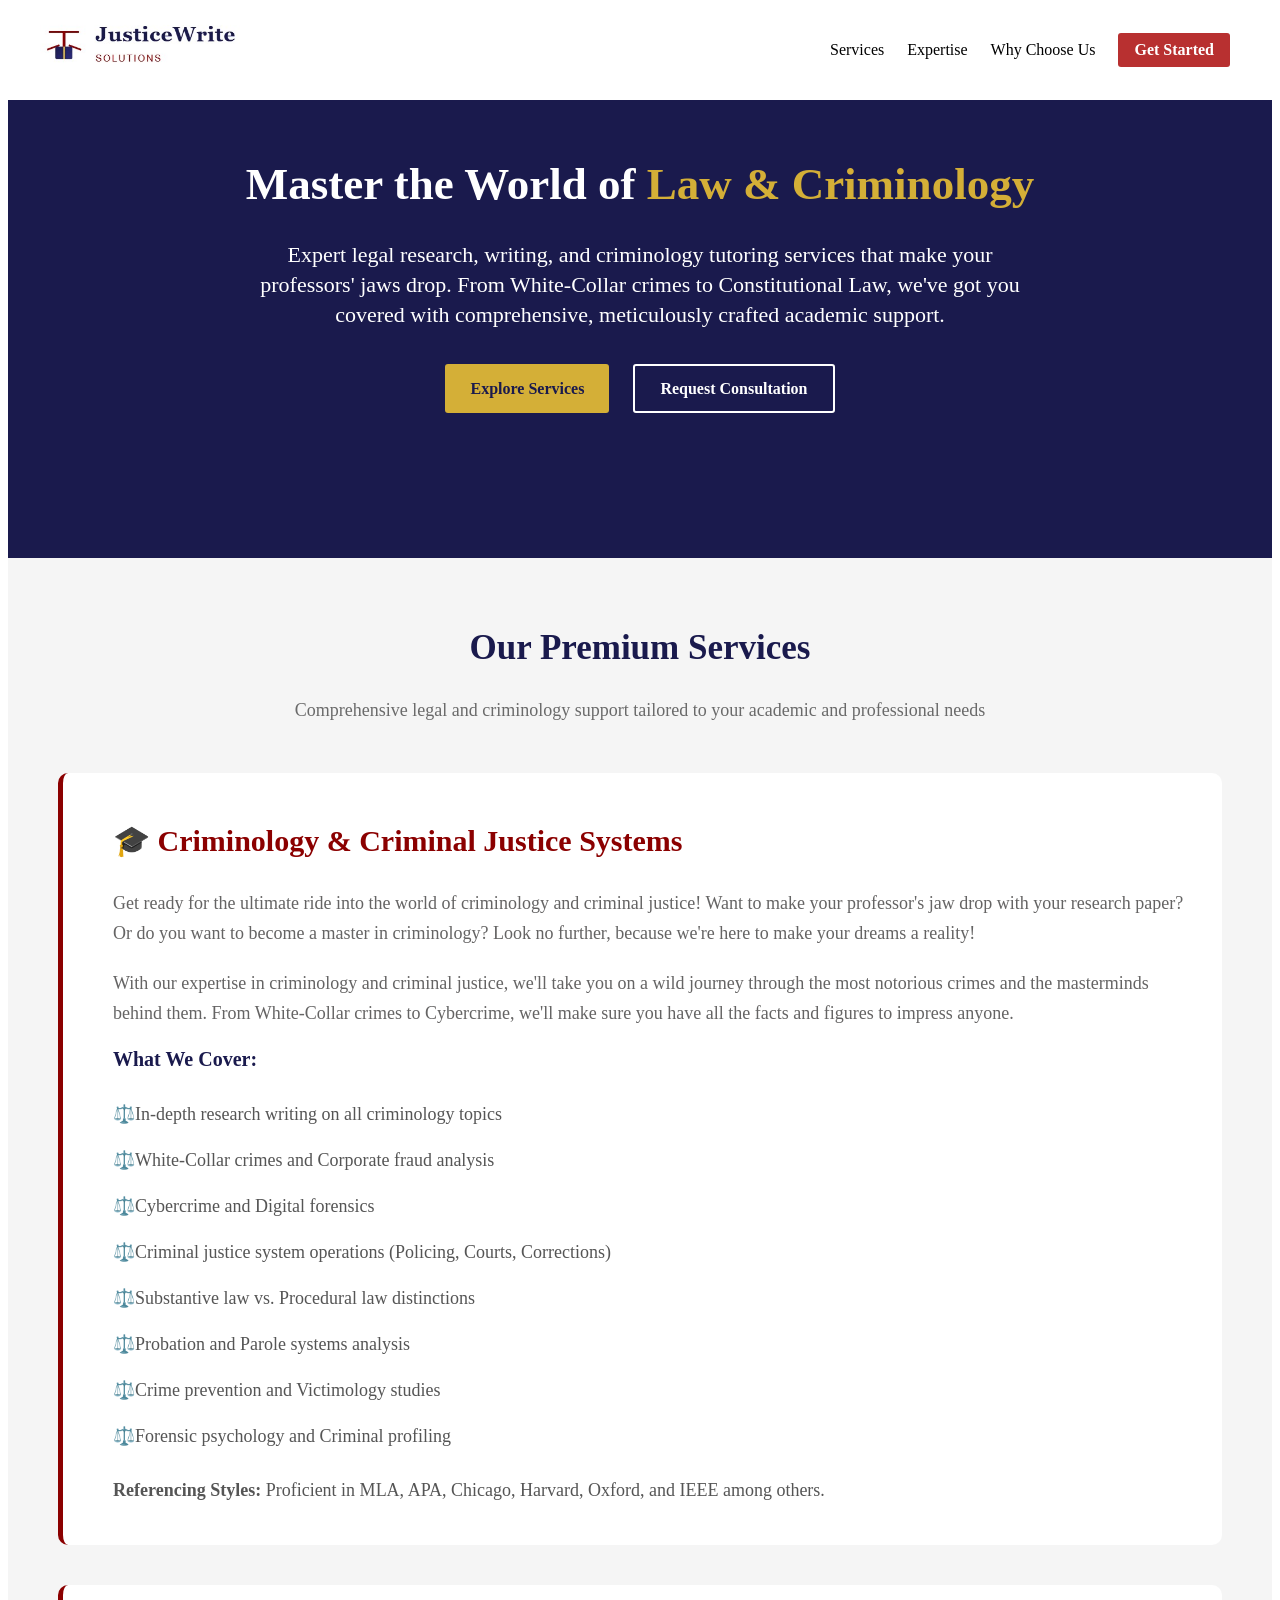
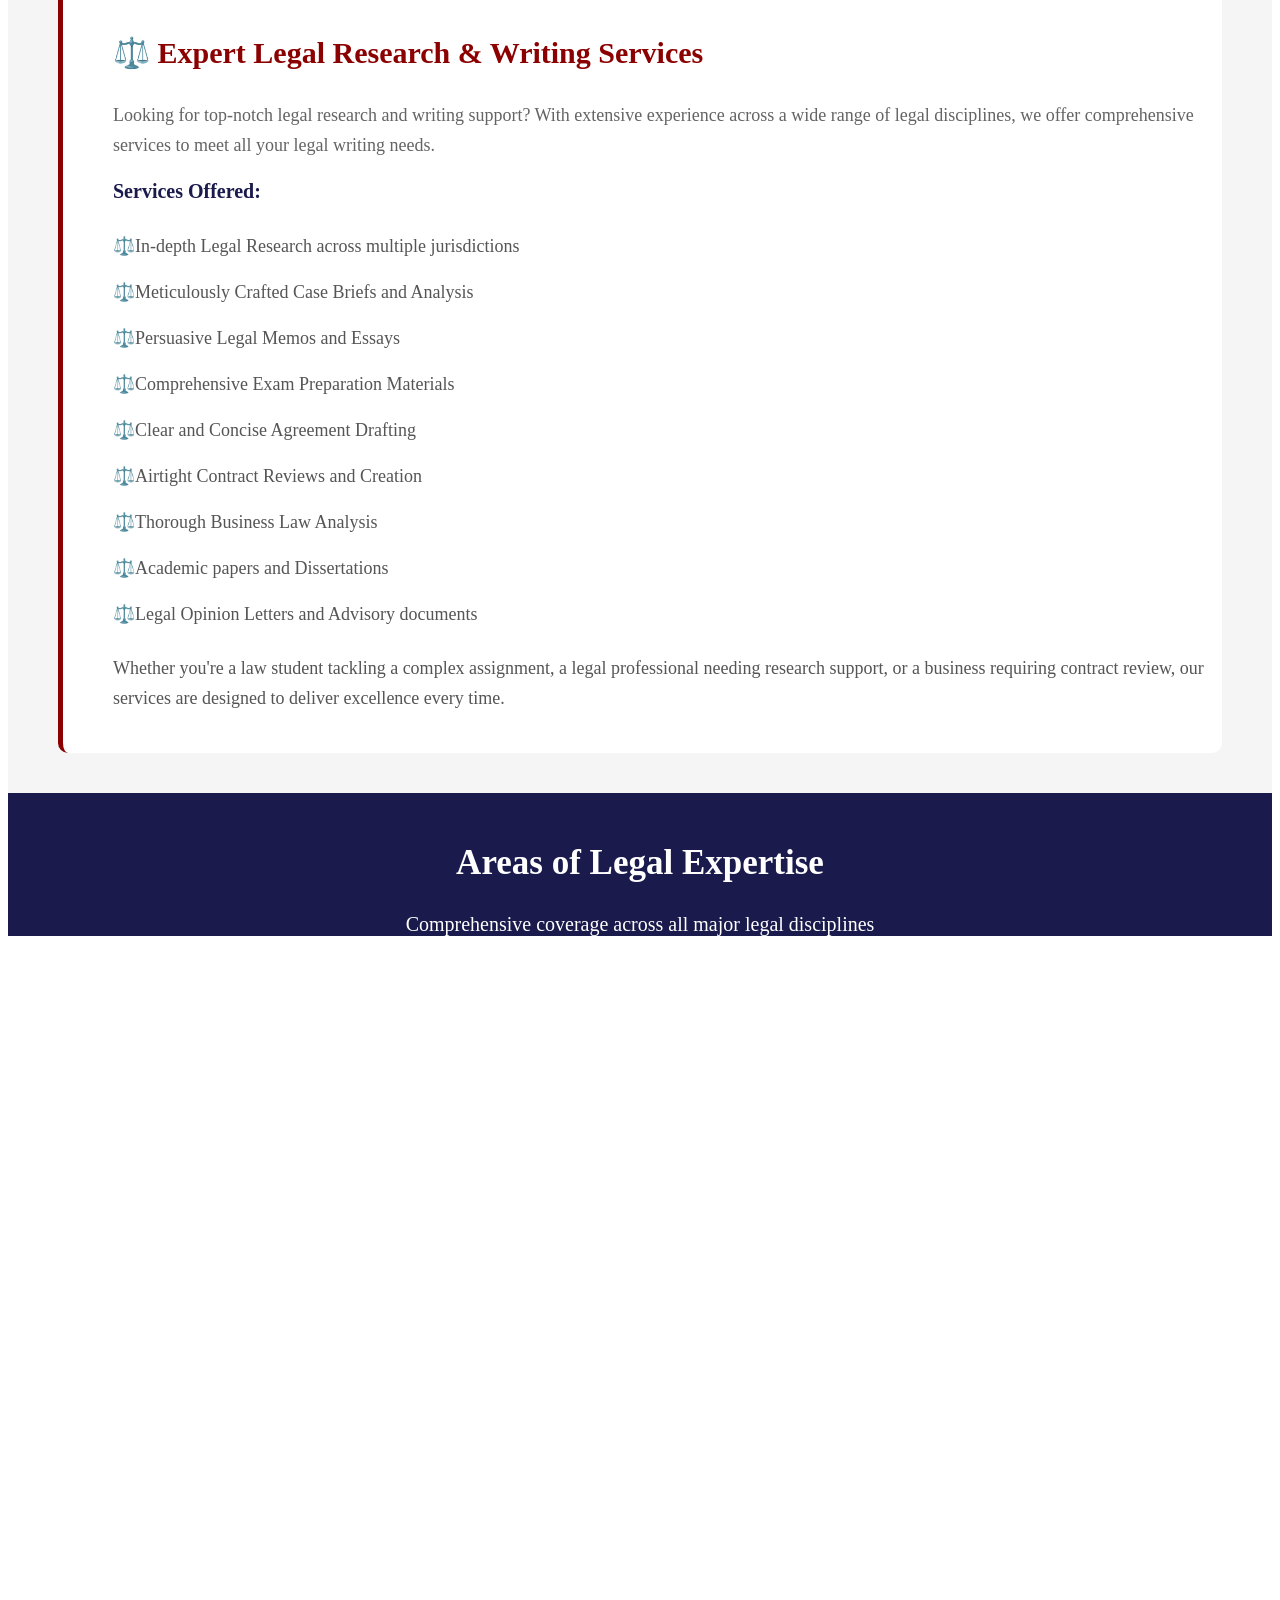
==== index.html @ 9ccdfc19 "Update and rename justwrite.html to index.html" ====
<!DOCTYPE html>
<html>
  <head>
    <title>JusticeWrite Solutions</title>
    <link rel="stylesheet" href="header.css">
    <link rel="stylesheet" href="overview.css">
    <link rel="stylesheet" href="services.css">
    <link rel="stylesheet" href="expertise.css">
  </head>
  <body
  style="padding-bottom: 2000px;">
    <div class="header">
      <div class="left-section">
        <a href="#website">
          <img class="website-logo" src="Website Images/JusticeWrite Logo.jpeg">
        </a>
      </div>
      <div class="right-section">
        <a href="#services" class="services">Services</a>
        <a href="expertise" class="expertise">Expertise</a>
        <a href="why-us" class="why-us">Why Choose Us</a>
        <a href="get-started" class="get-started">Get Started</a>
      </div>
    </div>

    <div id="website" class="overview">
      <div class="overview-header">
        Master the World of <span style="color: #d4af37;">Law & Criminology</span>
      </div>
      <div class="overview-description">
        Expert legal research, writing, and criminology tutoring services that make your 
        professors' jaws drop. From White-Collar crimes to Constitutional Law, we've got you 
        covered with comprehensive, meticulously crafted academic support.
      </div>
      <div>
        <a href="#explore" class="explore">Explore Services</a>
        <a href="#consultation" class="request-consultation">Request Consultation</a>
      </div>
    </div>

    <div id="services" class="services-description">
      <div>
        <div class="our-services-header">Our Premium Services</div>
        <div class="our-services-overview">Comprehensive legal and criminology support tailored to your academic and professional needs</div>
      </div>
      <div class="criminology-service">
        <div class="criminology-header">🎓 Criminology & Criminal Justice Systems</div>
        <div class="service-paragraph-1">
          Get ready for the ultimate ride into the world of criminology and criminal justice! Want to make your professor's jaw drop with your 
          research paper? Or do you want to become a master in criminology? Look no further, because we're here to make your dreams a reality!
        </div>
        <div class="service-paragraph-2">
          With our expertise in criminology and criminal justice, we'll take you on a wild journey through the most notorious crimes and the 
          masterminds behind them. From White-Collar crimes to Cybercrime, we'll make sure you have all the facts and figures to impress anyone.
        </div>
        <div class="covered-services">What We Cover:</div>
        <div class="custom-list">
          <ul>
            <li>In-depth research writing on all criminology topics</li>
            <li>White-Collar crimes and Corporate fraud analysis</li>
            <li>Cybercrime and Digital forensics</li>
            <li>Criminal justice system operations (Policing, Courts, Corrections)</li>
            <li>Substantive law vs. Procedural law distinctions</li>
            <li>Probation and Parole systems analysis</li>
            <li>Crime prevention and Victimology studies</li>
            <li>Forensic psychology and Criminal profiling</li>
          </ul>
        </div>
        <div class="service-footer">
          <span style="font-weight: 700;">Referencing Styles:</span> Proficient in MLA, APA, Chicago, 
          Harvard, Oxford, and IEEE among others.
        </div>
      </div>
      

      <div class="criminology-service">
        <div class="criminology-header">⚖️ Expert Legal Research & Writing Services</div>
        <div class="service-paragraph-1">
          Looking for top-notch legal research and writing support? With extensive experience across a wide 
          range of legal disciplines, we offer comprehensive services to meet all your legal writing needs.
        </div>
        <div class="covered-services">Services Offered:</div>
        <div class="custom-list">
          <ul>
            <li>In-depth Legal Research across multiple jurisdictions</li>
            <li>Meticulously Crafted Case Briefs and Analysis</li>
            <li>Persuasive Legal Memos and Essays</li>
            <li>Comprehensive Exam Preparation Materials</li>
            <li>Clear and Concise Agreement Drafting</li>
            <li>Airtight Contract Reviews and Creation</li>
            <li>Thorough Business Law Analysis</li>
            <li>Academic papers and Dissertations</li>
            <li>Legal Opinion Letters and Advisory documents</li>
          </ul>
        </div>
        <div class="service-footer">
          Whether you're a law student tackling a complex assignment, a legal professional needing research 
          support, or a business requiring contract review, our services are designed to deliver excellence every time.
        </div>
    </div>
    </div>


  <div class="expertise-section">
    <div class="expertise-header">Areas of Legal Expertise</div>
    <div class="expertise-overview">Comprehensive coverage across all major legal disciplines</div>
  </div>
  </body>
</html>
---- header.css ----
.header{
  height: 100px;
  display: flex;
  flex-direction: row;
  justify-content: space-between;
  align-items: center;
  padding-right: 50px;
  padding-left: 40px;
  position: fixed;
  background-color: white;
  top: 0;
  right: 0;
  bottom: 0;
  left: 0;
  z-index: 1;
}

.left-section {
}

.website-logo {
  width: 200px;
}

.right-section {
  display: flex;
  justify-content: space-between;
  width: 400px;
  align-items: center;
}

.services, 
.expertise, 
.why-us {
  font-family: Georgia, 'Times New Roman', Times, serif;
  font-size: 16px;
  text-decoration: none;
  color: inherit;
}

.get-started {
  text-decoration: none;
  color: white;
  background-color: rgb(184, 48, 48);
  padding: 8px 16px 8px 16px;
  font-weight: 600;
  border-radius: 3px;
}

.get-started:hover{
  color: black;
}
---- overview.css ----
.overview {
  height: 400px;
  background-color: #1a1a4d;
  color: white;
  text-align: center;
  padding-top: 150px;
}

.overview-header {
  font-family: Georgia, 'Times New Roman', Times, serif;
  font-size: 45px;
  font-weight: 700;
  text-align: center;
  margin-bottom: 30px;
}

.overview-description {
  font-family: Georgia, 'Times New Roman', Times, serif;
  font-size: 22px;
  line-height: 30px;
  padding-left: 230px;
  padding-right: 230px;
  margin-bottom: 50px;
}

.explore,
.request-consultation {
  text-decoration: none;
}

.explore {
  background-color: #d4af37;
  color: #1a1a4d;
  padding: 16px 25px 16px 25px;
  border-radius: 3px;
  font-weight: 700;
  margin-right: 20px;
}

.explore:hover {
  background-color: #dfba41;
}

.request-consultation {
  font-weight: 700;
  color: white;
  border: solid;
  border-color: white;
  border-width: 2px;
  border-radius: 3px;
  padding: 14px 25px 14px 25px;
}

.request-consultation:hover {
  background-color: white;
  color: #1a1a4d;
}
---- services.css ----
.services-description {
  display: flex;
  flex-direction: column;
  justify-content: center;
  padding-top: 70px;
  background-color: rgb(245, 245, 245);
  padding-left: 50px;
  padding-right: 50px;
}

.our-services-header {
  font-family: Georgia, 'Times New Roman', Times, serif;
  font-size: 35px;
  color: #1a1a4d;
  font-weight: 700;
  text-align: center;
  margin-bottom: 30px;
}

.our-services-overview {
  text-align: center;
  font-family: Georgia, 'Times New Roman', Times, serif;
  font-size: 18px;
  color: rgb(106, 106, 106);
  font-weight: 500;
  padding-left: 200px;
  padding-right: 200px;
  margin-bottom: 50px;
  line-height: 25px;
}

.criminology-service {
  background-color: white;
  border-radius: 10px;
  padding-top: 50px;
  padding-left: 50px;
  border-left: solid;
  border-left-color: #8b0000;
  border-left-width: 5px;
  padding-bottom: 40px;
  margin-bottom: 40px;
}

.criminology-header {
  font-family: Georgia, 'Times New Roman', Times, serif;
  font-size: 30px;
  color: #8b0000;
  font-weight: 700;
  margin-bottom: 30px;
}

.service-paragraph-1,
.service-paragraph-2 {
  font-family: Georgia, 'Times New Roman', Times, serif;
  font-size: 18px;
  color: rgb(101, 100, 100);
  line-height: 30px;
  margin-bottom: 20px;
  padding-right: 20px;
}

.covered-services {
  color: #1a1a4d;
  font-family: Georgia, 'Times New Roman', Times, serif;
  font-weight: 700;
  font-size: 20px;
}

.custom-list ul{
  list-style-type: none;
  list-style: none;
  padding-left: 0;
  margin-top: 20px;
}

.custom-list li {
  padding: 12px 0;
  color: #555;
  position: relative;
  font-size: 18px;
}

.custom-list li::before {
  content: "⚖️";
}

.service-footer {
  font-family: Georgia, 'Times New Roman', Times, serif;
  font-size: 18px;
  color: #555;
  line-height: 30px;
}
---- expertise.css ----
.expertise-section{
  background-color: #1a1a4d;
  padding-top: 50px;
}

.expertise-header {
  font-family: Georgia, 'Times New Roman', Times, serif;
  font-size: 35px;
  font-weight: 700;
  text-align: center;
  margin-bottom: 30px;
  color: white;
}

.expertise-overview {
  font-family: Georgia, 'Times New Roman', Times, serif;
  font-size: 20px;
  color: white;
  text-align: center;
}
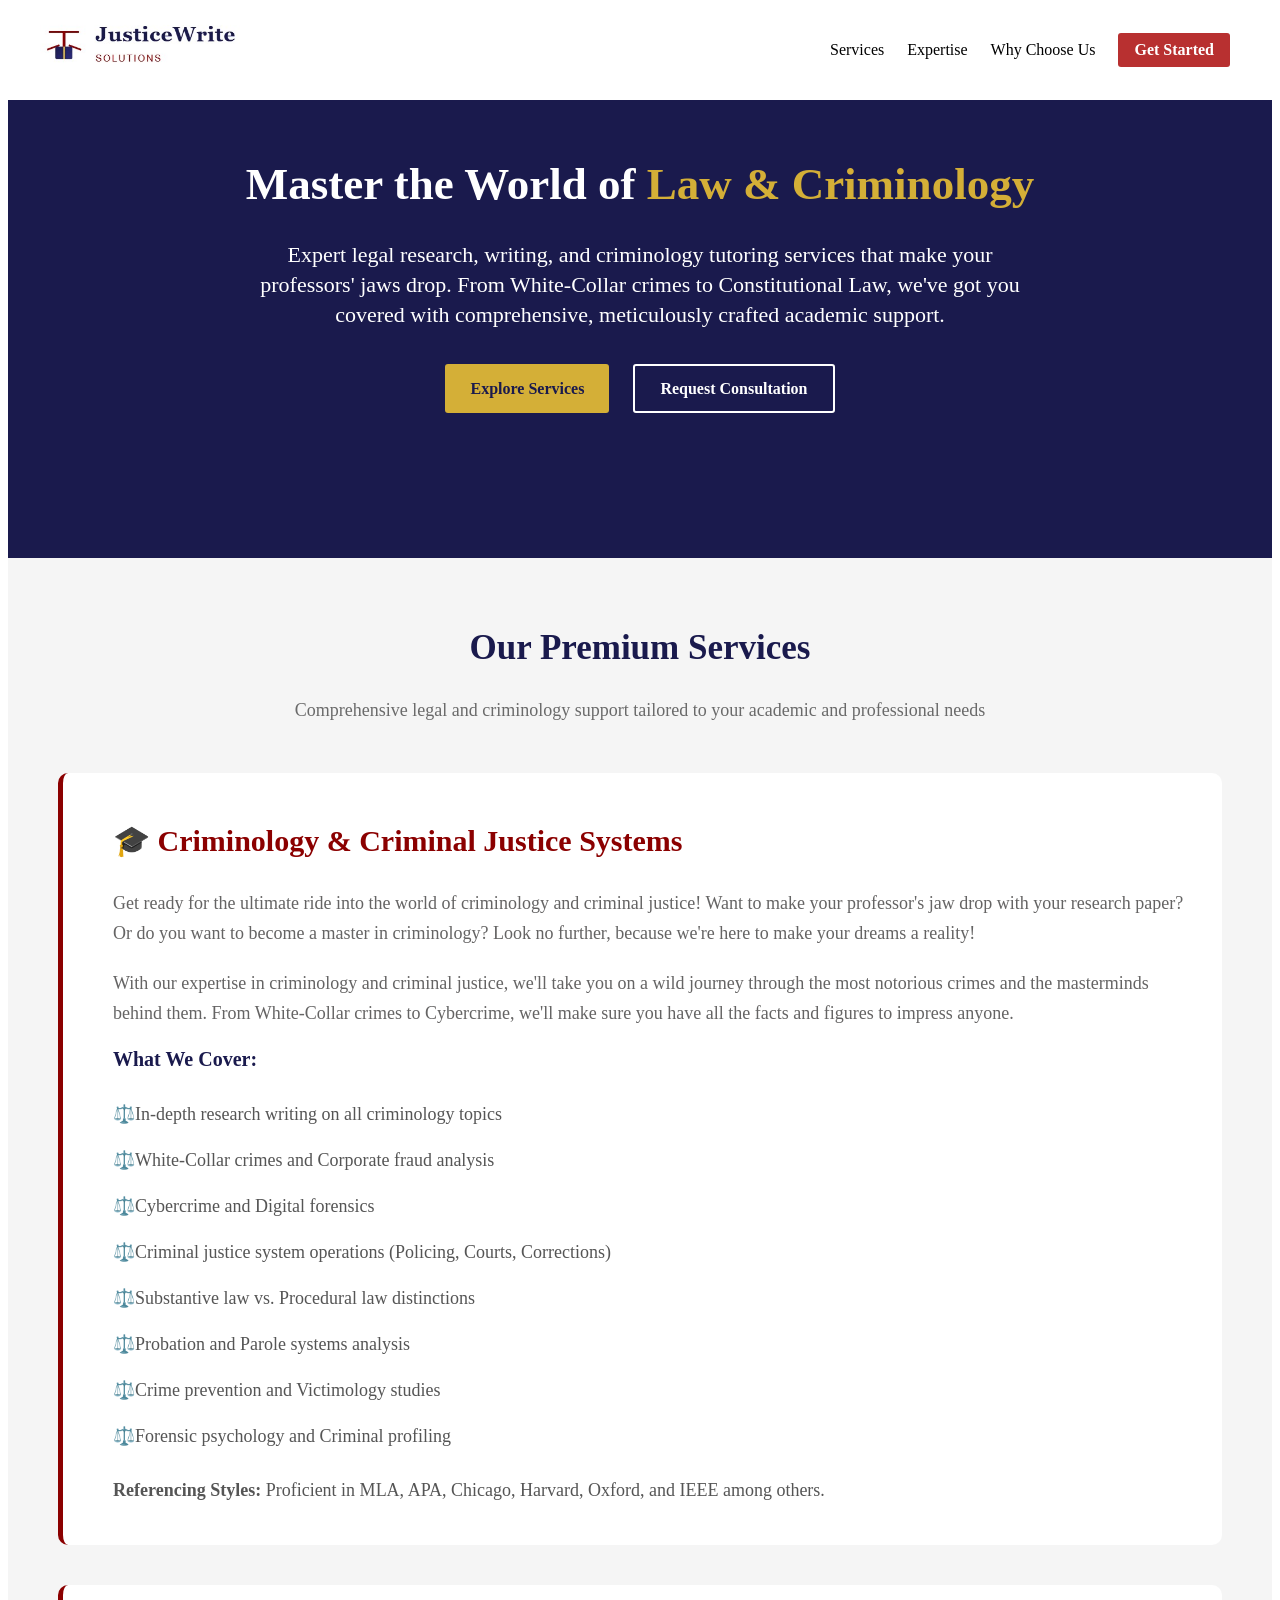
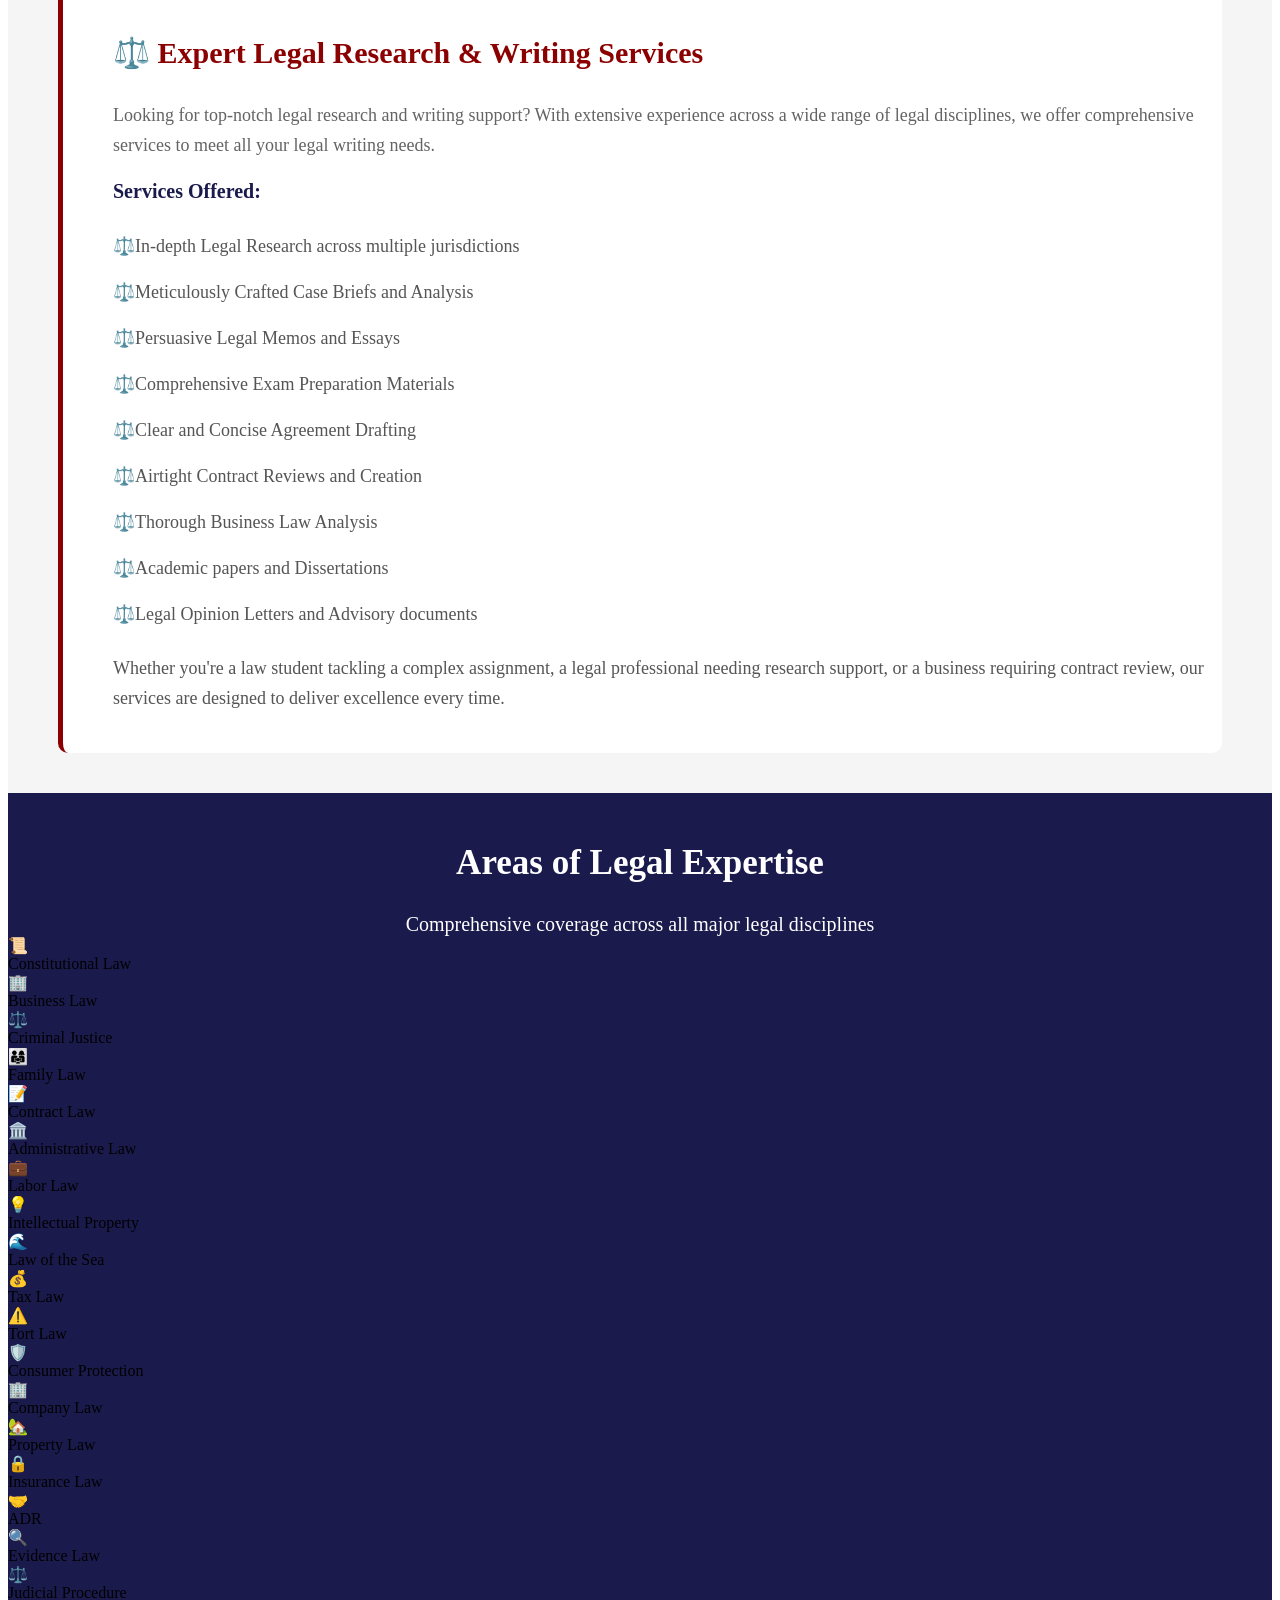
==== commit a666173b: "Update index.html" ====
--- a/index.html
+++ b/index.html
@@ -104,6 +104,97 @@
   <div class="expertise-section">
     <div class="expertise-header">Areas of Legal Expertise</div>
     <div class="expertise-overview">Comprehensive coverage across all major legal disciplines</div>
+    <div class="expertise-main-div">
+      <div class="expertise-individual-divs">
+        <div class="expertise-icon">📜</div>
+        <div class="expertise-specification">Constitutional Law</div>
+      </div>
+
+      <div class="expertise-individual-divs">
+        <div class="expertise-icon">🏢</div>
+        <div class="expertise-specification">Business Law</div>
+      </div>
+
+      <div class="expertise-individual-divs">
+        <div class="expertise-icon">⚖️</div>
+        <div class="expertise-specification">Criminal Justice</div>
+      </div>
+
+      <div class="expertise-individual-divs">
+        <div class="expertise-icon">👨‍👩‍👧</div>
+        <div class="expertise-specification">Family Law</div>
+      </div>
+
+      <div class="expertise-individual-divs">
+        <div class="expertise-icon">📝</div>
+        <div class="expertise-specification">Contract Law</div>
+      </div>
+
+      <div class="expertise-individual-divs">
+        <div class="expertise-icon">🏛️</div>
+        <div class="expertise-specification">Administrative Law</div>
+      </div>
+
+      <div class="expertise-individual-divs">
+        <div class="expertise-icon">💼</div>
+        <div class="expertise-specification">Labor Law</div>
+      </div>
+
+      <div class="expertise-individual-divs">
+        <div class="expertise-icon">💡</div>
+        <div class="expertise-specification">Intellectual Property</div>
+      </div>
+
+      <div class="expertise-individual-divs">
+        <div class="expertise-icon">🌊</div>
+        <div class="expertise-specification">Law of the Sea</div>
+      </div>
+
+      <div class="expertise-individual-divs">
+        <div class="expertise-icon">💰</div>
+        <div class="expertise-specification">Tax Law</div>
+      </div>
+
+      <div class="expertise-individual-divs">
+        <div class="expertise-icon">⚠️</div>
+        <div class="expertise-specification">Tort Law</div>
+      </div>
+
+      <div class="expertise-individual-divs">
+        <div class="expertise-icon">🛡️</div>
+        <div class="expertise-specification">Consumer Protection</div>
+      </div>
+
+      <div class="expertise-individual-divs">
+        <div class="expertise-icon">🏢</div>
+        <div class="expertise-specification">Company Law</div>
+      </div>
+
+      <div class="expertise-individual-divs">
+        <div class="expertise-icon">🏡</div>
+        <div class="expertise-specification">Property Law</div>
+      </div>
+
+      <div class="expertise-individual-divs">
+        <div class="expertise-icon">🔒</div>
+        <div class="expertise-specification">Insurance Law</div>
+      </div>
+
+      <div class="expertise-individual-divs">
+        <div class="expertise-icon">🤝</div>
+        <div class="expertise-specification">ADR</div>
+      </div>
+
+      <div class="expertise-individual-divs">
+        <div class="expertise-icon">🔍</div>
+        <div class="expertise-specification">Evidence Law</div>
+      </div>
+
+      <div class="expertise-individual-divs">
+        <div class="expertise-icon">⚖️</div>
+        <div class="expertise-specification">Judicial Procedure</div>
+      </div>
+    </div>
   </div>
   </body>
 </html>
--- a/overview.css
+++ b/overview.css
@@ -55,3 +55,4 @@
   background-color: white;
   color: #1a1a4d;
 }
+
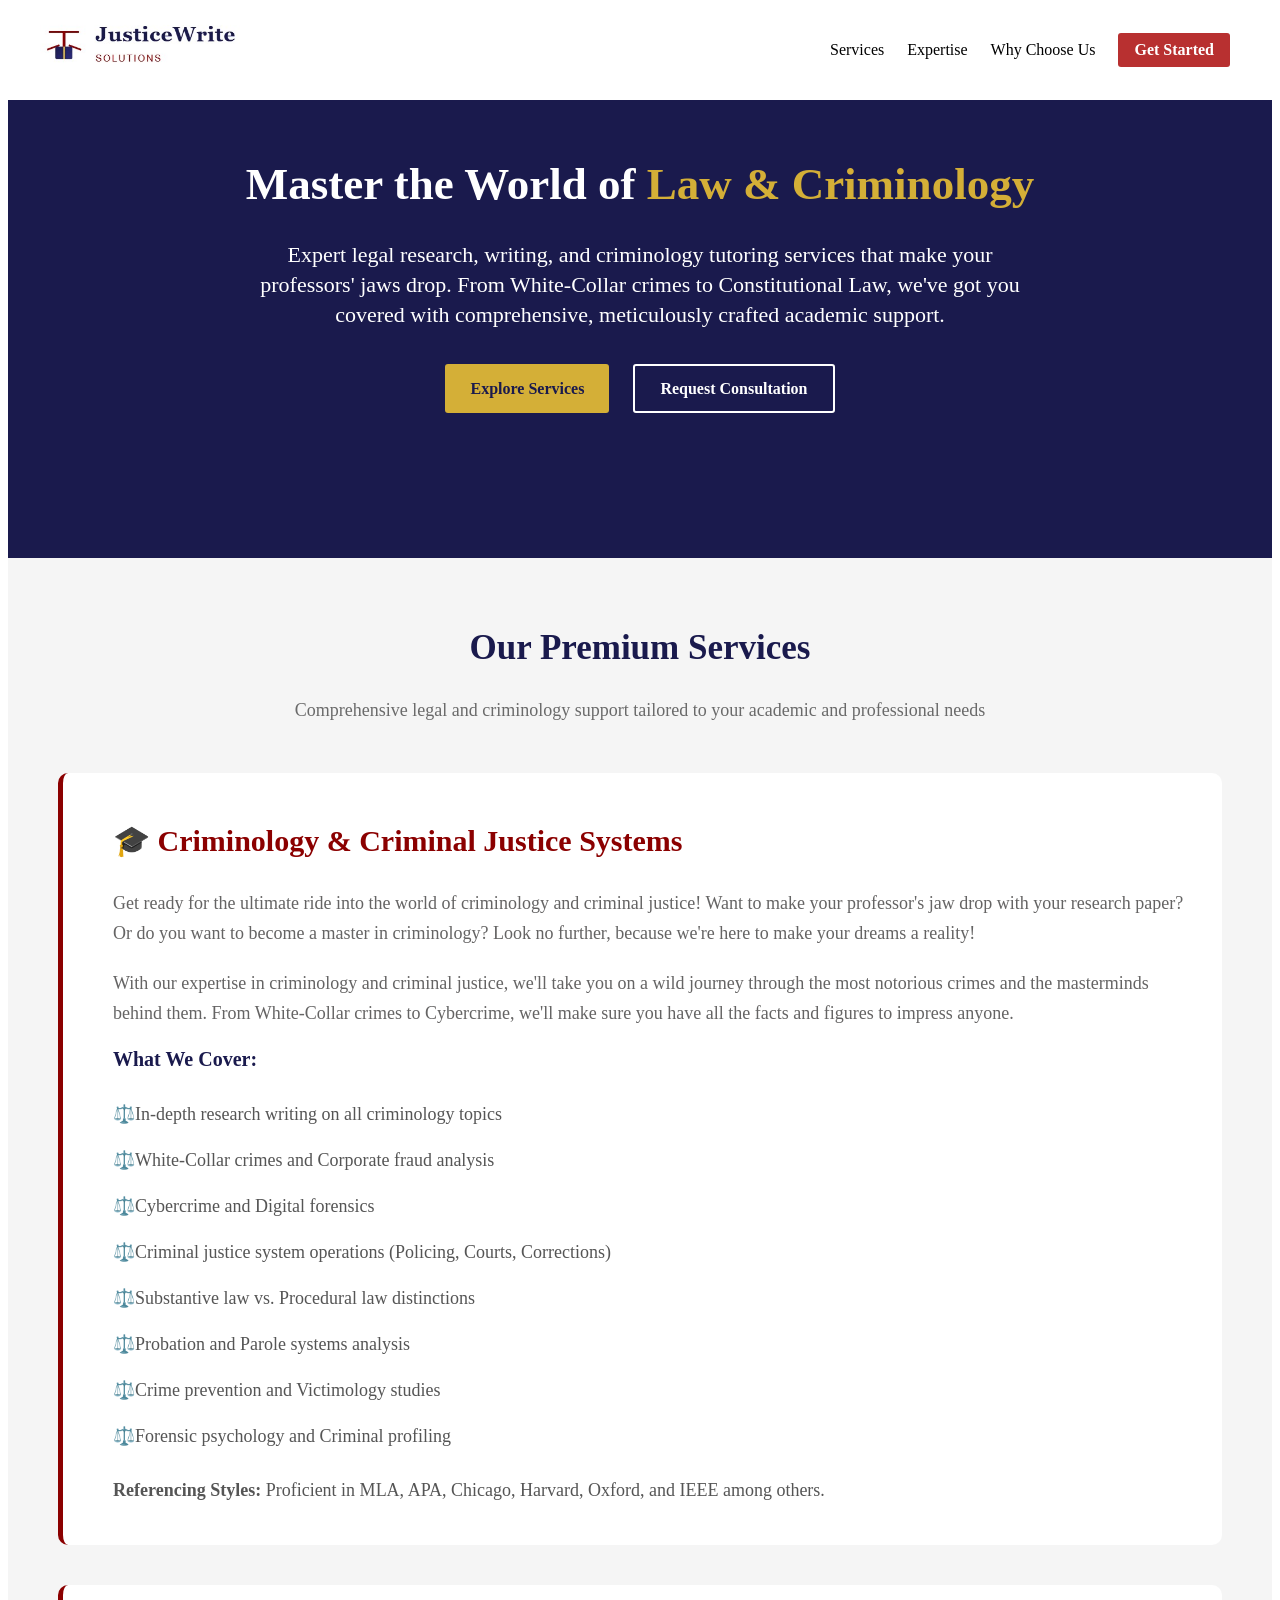
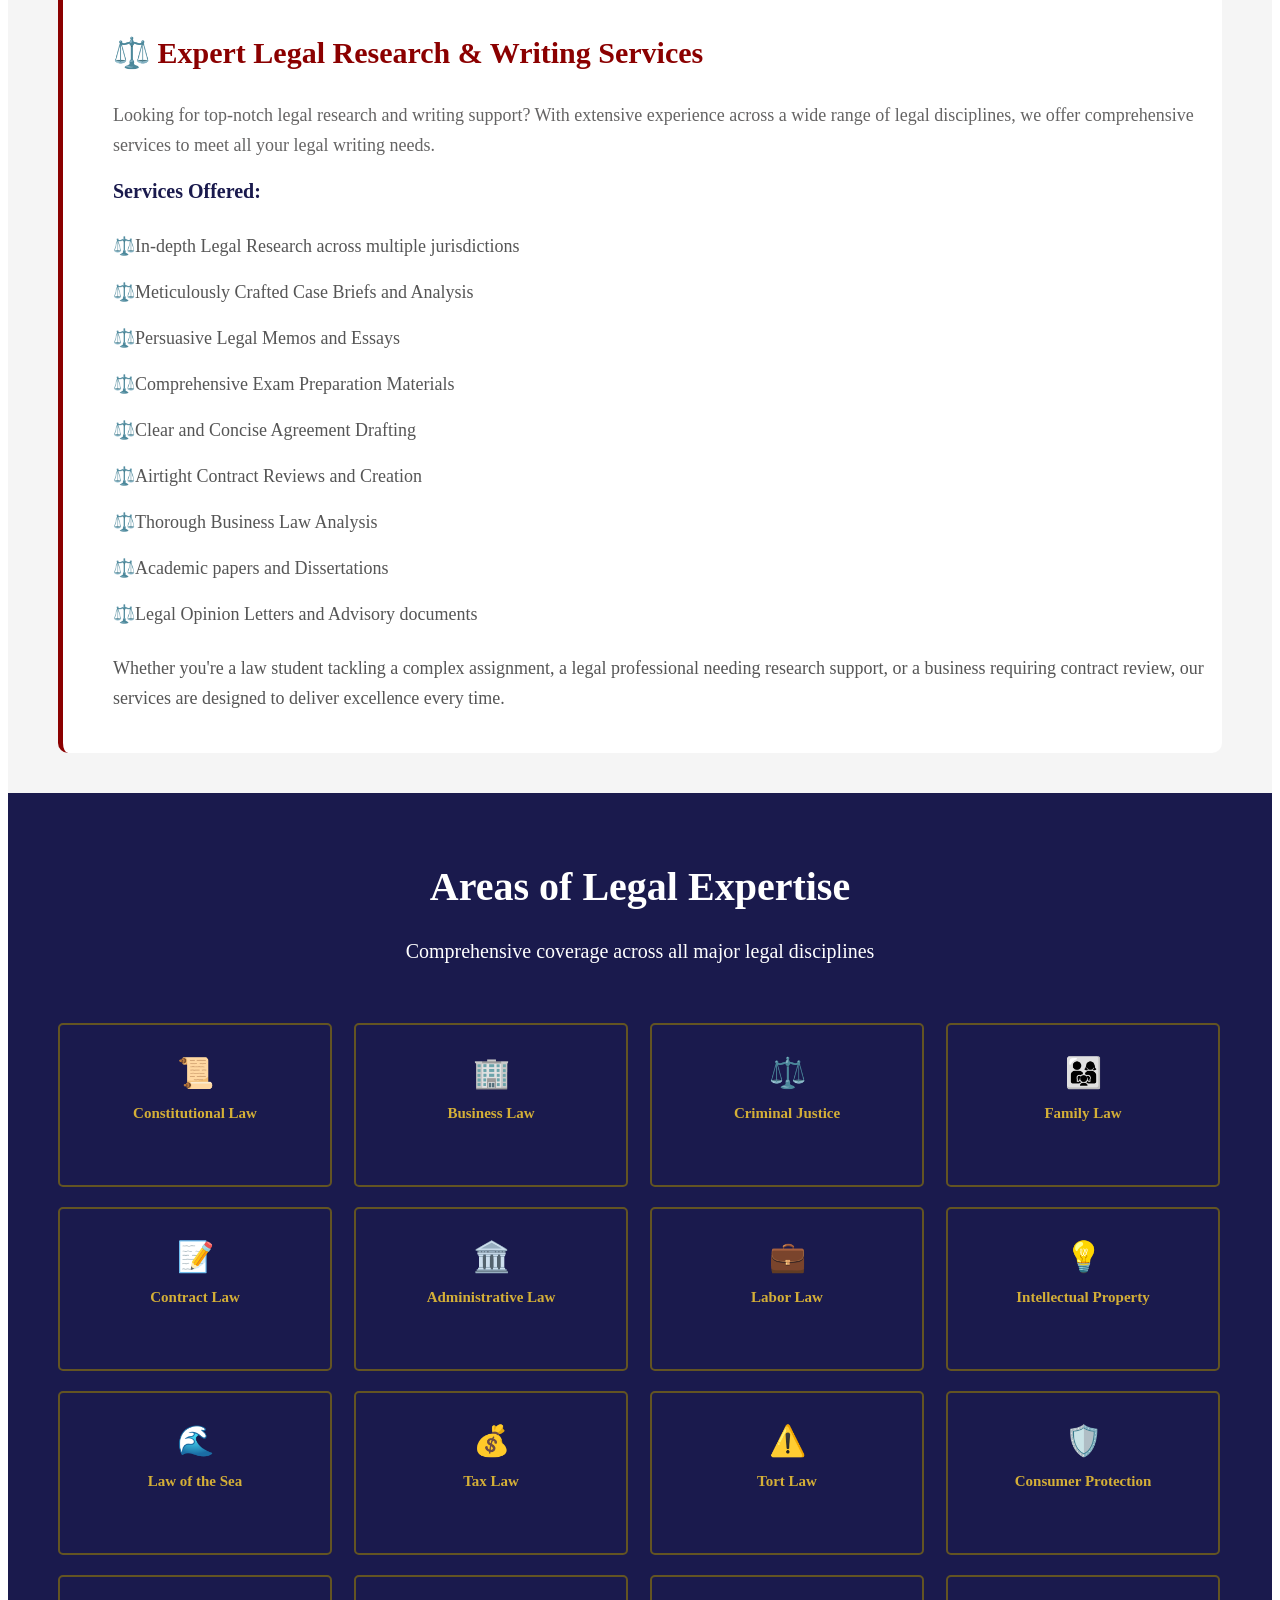
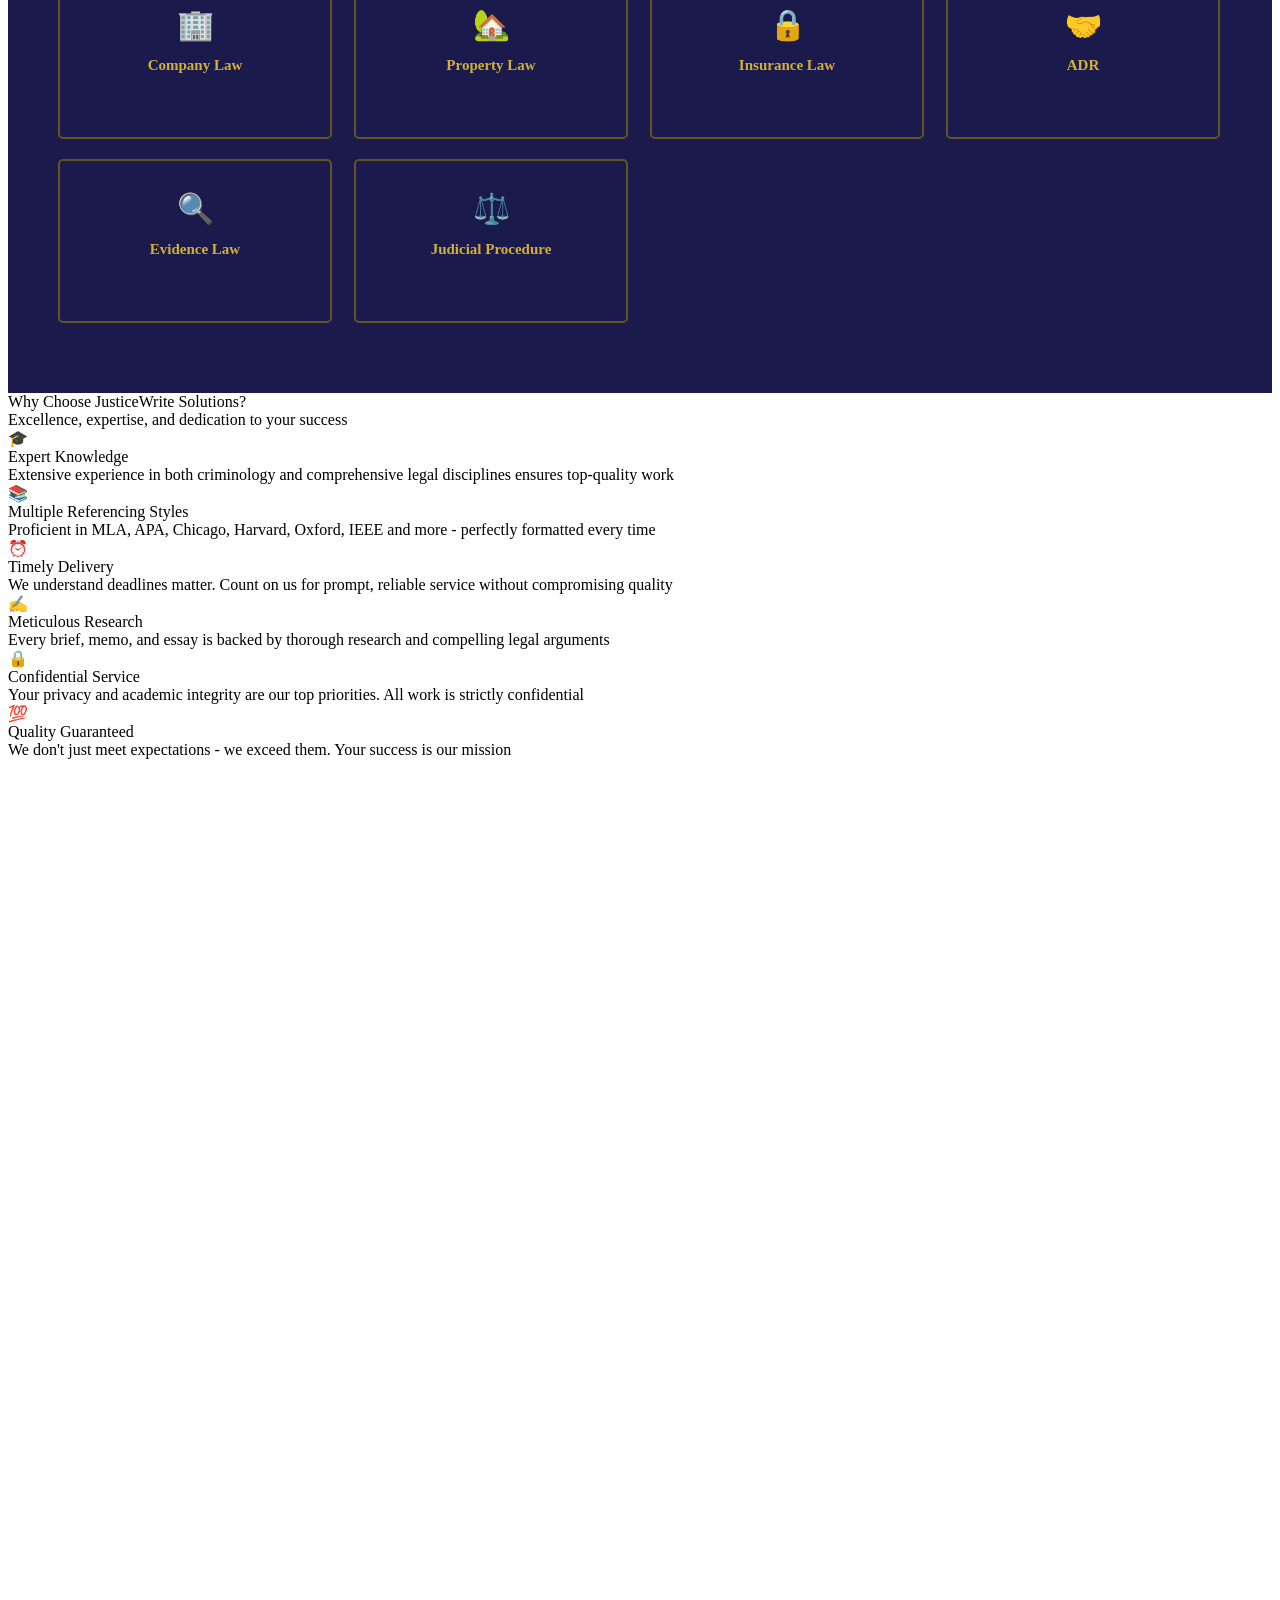
==== commit 0e6ad12c: "Update index.html" ====
--- a/index.html
+++ b/index.html
@@ -6,6 +6,7 @@
     <link rel="stylesheet" href="overview.css">
     <link rel="stylesheet" href="services.css">
     <link rel="stylesheet" href="expertise.css">
+    <link rel="stylesheet" href="why-us.css">
   </head>
   <body
   style="padding-bottom: 2000px;">
@@ -193,8 +194,57 @@
       <div class="expertise-individual-divs">
         <div class="expertise-icon">⚖️</div>
         <div class="expertise-specification">Judicial Procedure</div>
-      </div>
-    </div>
+      </div> 
+    </div>
+  </div>
+
+  <div>
+    <div class="why-us-header">Why Choose JusticeWrite Solutions?</div>
+    <div class="why-us-overview">Excellence, expertise, and dedication to your success</div>
+    
+    <div class="why-us-div">
+      <div class="why-us-individual-divs">
+        <div class="why-us-icon">🎓</div>
+        <div class="why-us-title">Expert Knowledge</div>
+        <div class="why-us-description">Extensive experience in both criminology and comprehensive 
+          legal disciplines ensures top-quality work</div>
+      </div>
+
+      <div class="why-us-individual-divs">
+        <div class="why-us-icon">📚</div>
+        <div class="why-us-title">Multiple Referencing Styles</div>
+        <div class="why-us-description">Proficient in MLA, APA, Chicago, Harvard, Oxford, 
+          IEEE and more - perfectly formatted every time</div>
+      </div>
+
+      <div class="why-us-individual-divs">
+        <div class="why-us-icon">⏰</div>
+        <div class="why-us-title">Timely Delivery</div>
+        <div class="why-us-description">We understand deadlines matter. Count on us for 
+          prompt, reliable service without compromising quality</div>
+      </div>
+
+      <div class="why-us-individual-divs">
+        <div class="why-us-icon">✍️</div>
+        <div class="why-us-title">Meticulous Research</div>
+        <div class="why-us-description">Every brief, memo, and essay is backed by 
+          thorough research and compelling legal arguments</div>
+      </div>
+
+      <div class="why-us-individual-divs">
+        <div class="why-us-icon">🔒</div>
+        <div class="why-us-title">Confidential Service</div>
+        <div class="why-us-description">Your privacy and academic integrity are 
+          our top priorities. All work is strictly confidential</div>
+      </div>
+
+      <div class="why-us-individual-divs">
+        <div class="why-us-icon">💯</div>
+        <div class="why-us-title">Quality Guaranteed</div>
+        <div class="why-us-description">We don't just meet expectations - we exceed them. Your success is our mission</div>
+      </div>
+    </div>
+
   </div>
   </body>
 </html>
--- a/expertise.css
+++ b/expertise.css
@@ -1,11 +1,12 @@
 .expertise-section{
   background-color: #1a1a4d;
-  padding-top: 50px;
+  padding-top: 70px;
+  padding-bottom: 70px;
 }
 
 .expertise-header {
   font-family: Georgia, 'Times New Roman', Times, serif;
-  font-size: 35px;
+  font-size: 40px;
   font-weight: 700;
   text-align: center;
   margin-bottom: 30px;
@@ -17,4 +18,52 @@
   font-size: 20px;
   color: white;
   text-align: center;
-}+  padding-bottom: 60px;
+}
+
+.expertise-main-div {
+  padding-left: 50px;
+  padding-right: 50px;
+  display: grid;
+  grid-template-columns: 1fr 1fr 1fr 1fr;
+  column-gap: 20px;
+  row-gap: 20px;
+  align-items: center;
+  justify-content: center;
+}
+
+.expertise-individual-divs {
+  color: #d4af37;
+  font-family: Georgia, 'Times New Roman', Times, serif;
+  font-size: 16px;
+  border: solid;
+  border-radius: 5px;
+  border-color: #635422;
+  border-width: 2px;
+  display: flex;
+  flex-direction: column;
+  align-items: center;
+  padding-top: 30px;
+  padding-left: 60px;
+  padding-bottom: 30px;
+  padding-right: 60px;
+  height: 100px;
+  width: 150px;
+}
+
+.expertise-individual-divs:hover {
+  border-color: #d4af37;
+  background-color: #ded2a525;
+}
+
+.expertise-icon {
+  font-size: 30px;
+  margin-bottom: 15px;
+}
+
+.expertise-specification {
+  font-family: Georgia, 'Times New Roman', Times, serif;
+  font-size: 15px;
+  font-weight: 700;
+}
+
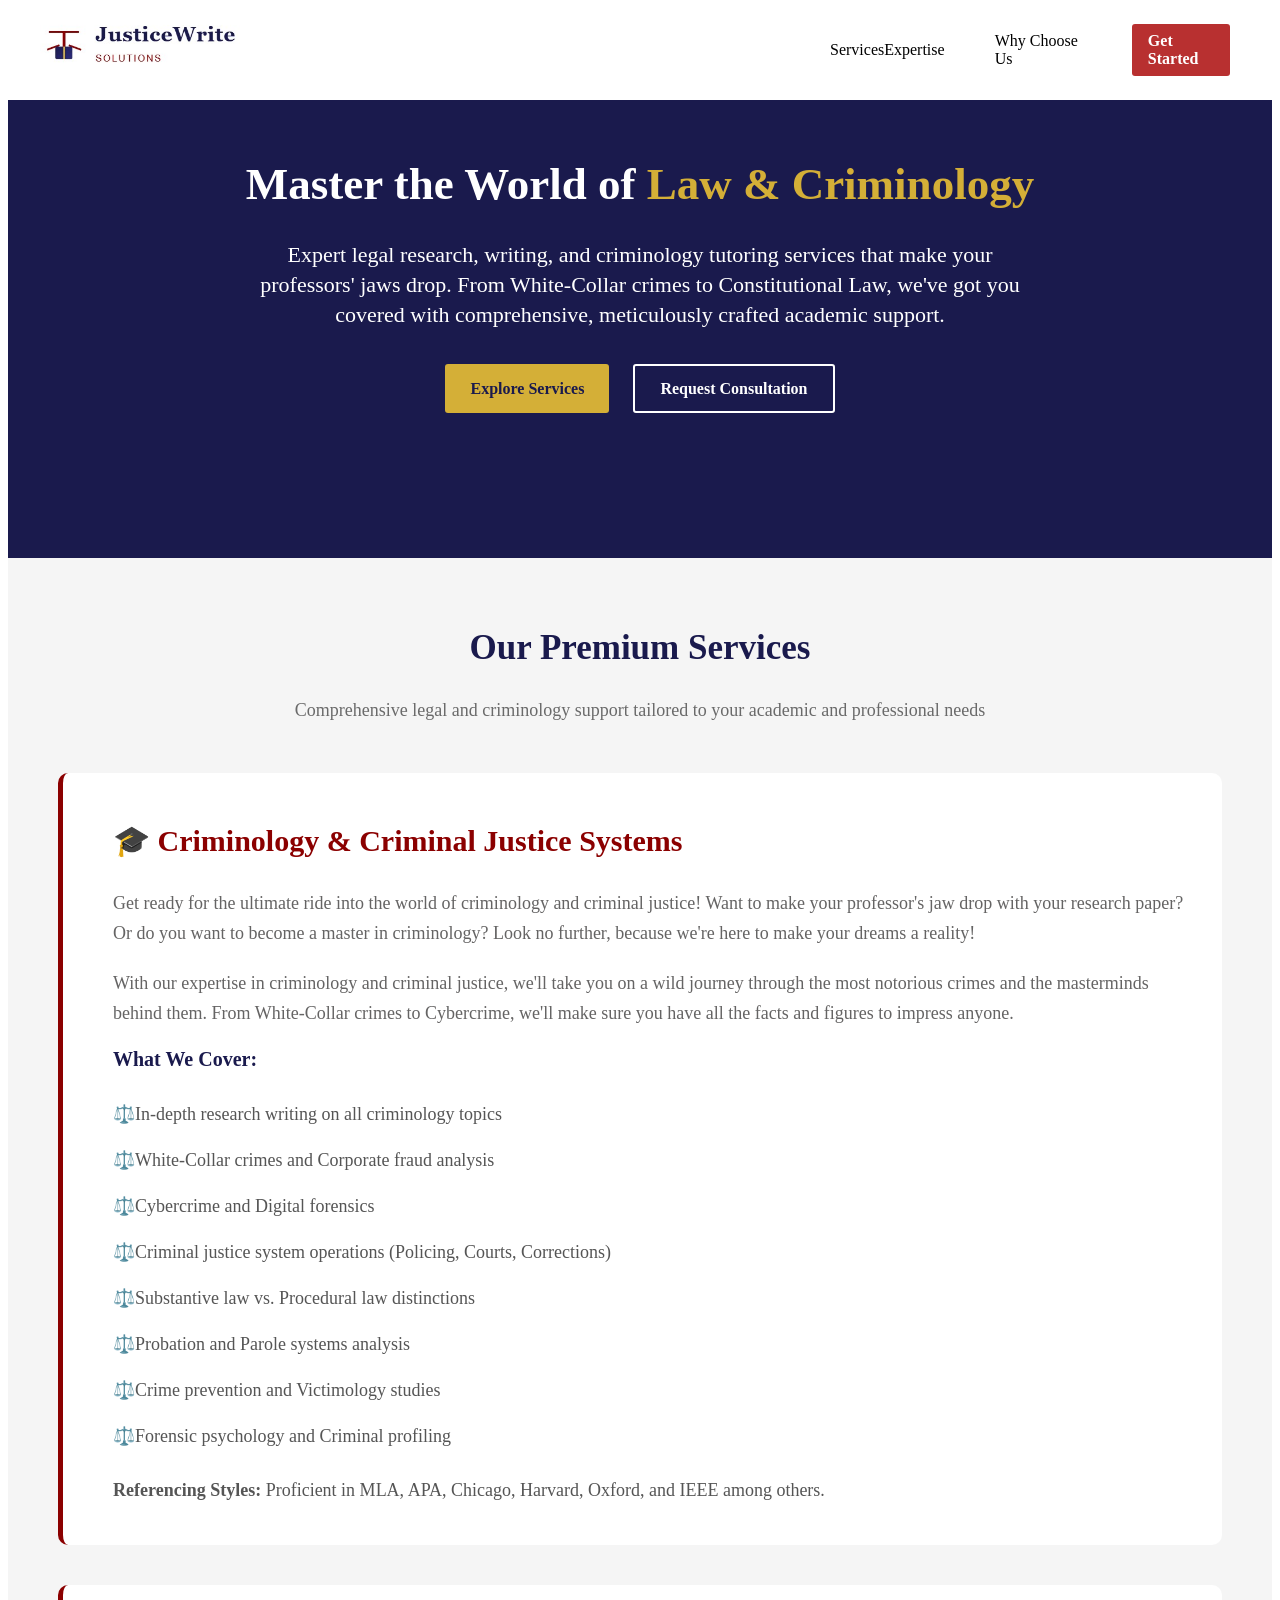
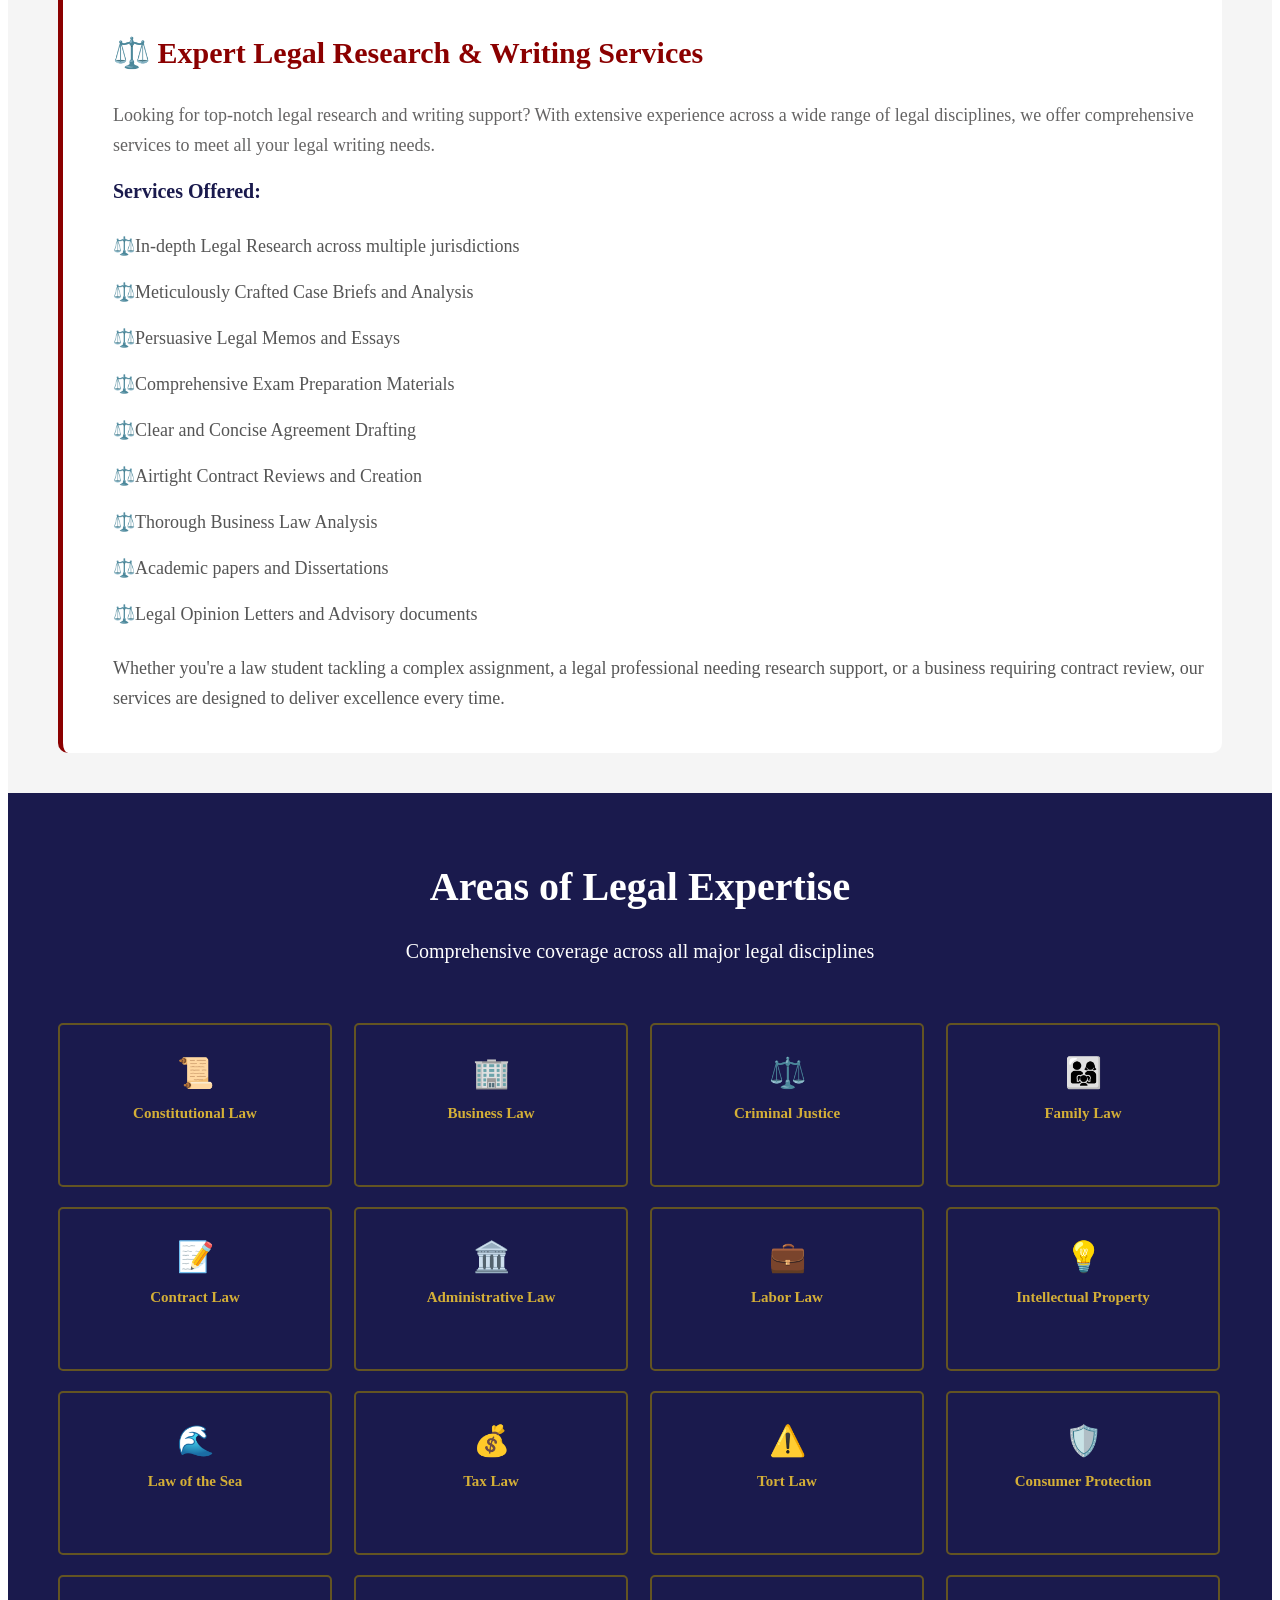
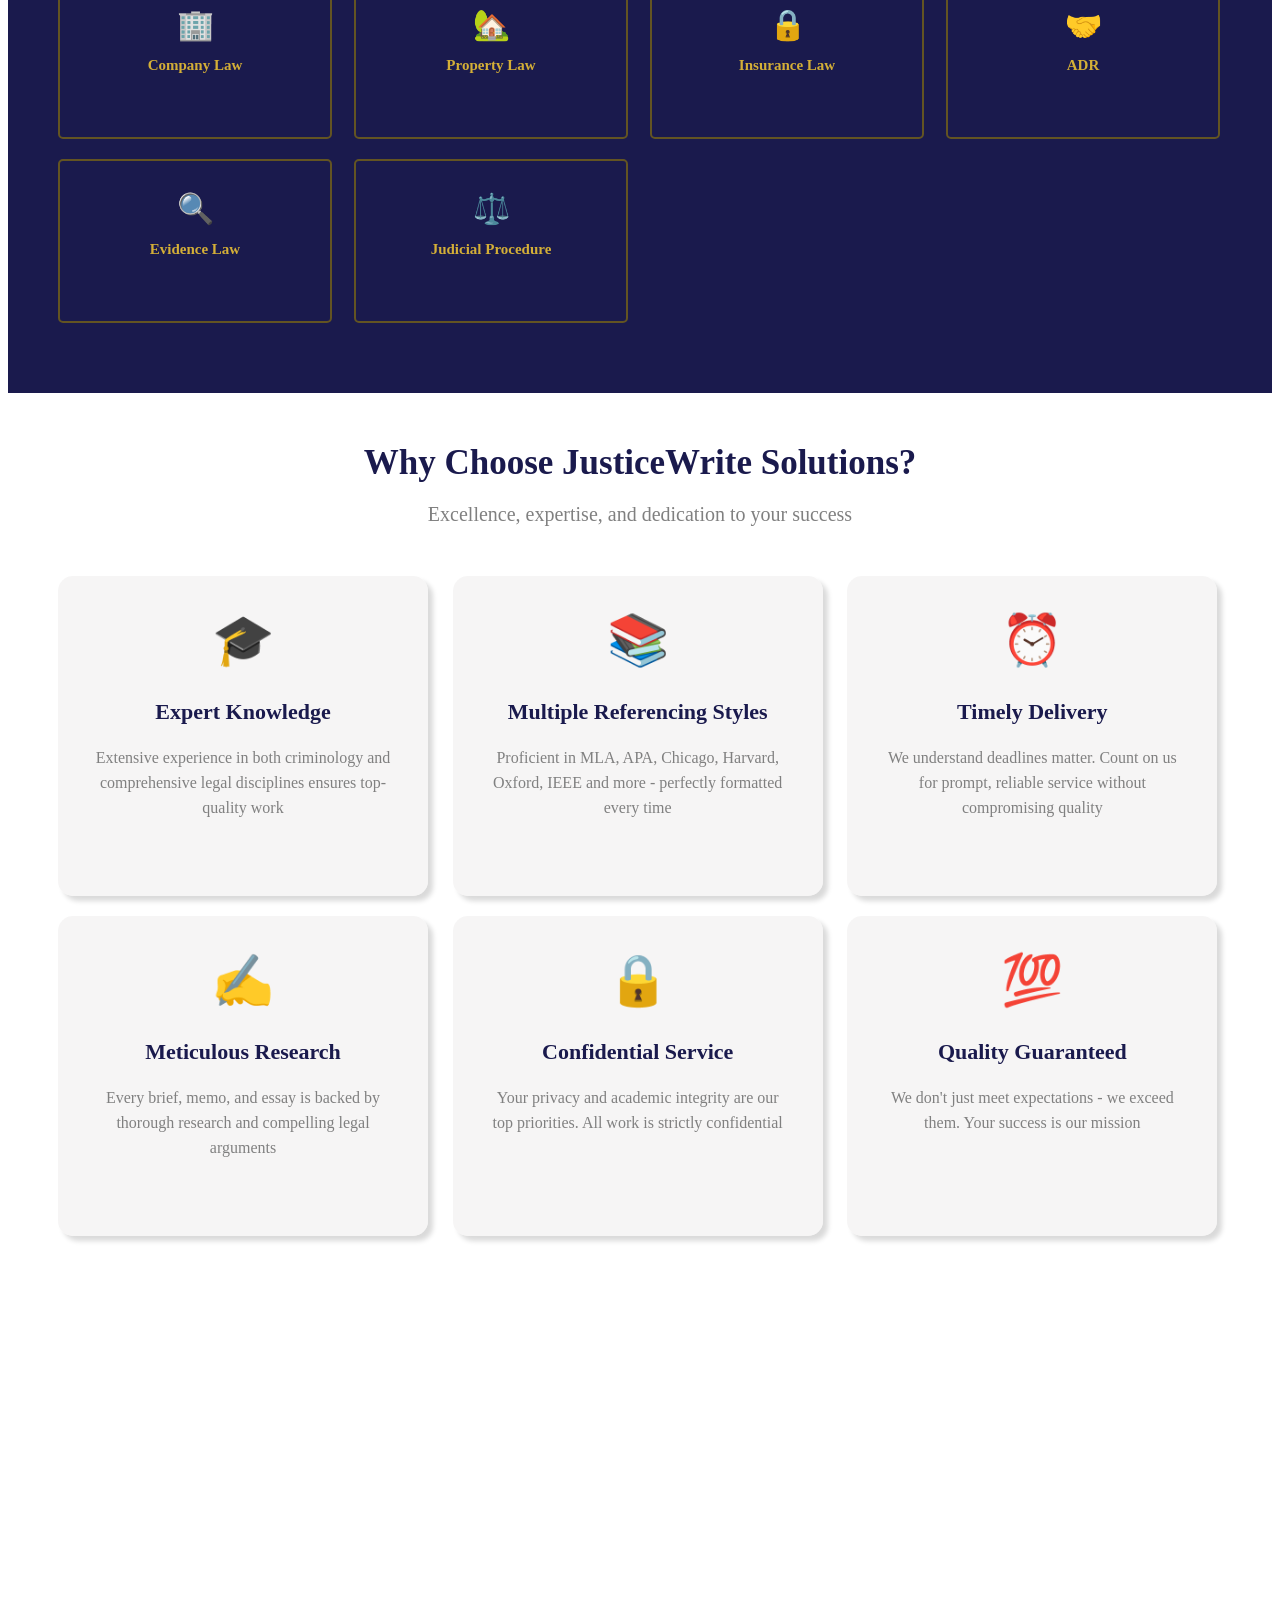
==== commit 0cf96a6f: "Update index.html" ====
--- a/index.html
+++ b/index.html
@@ -198,7 +198,7 @@
     </div>
   </div>
 
-  <div>
+  <div class="why-us">
     <div class="why-us-header">Why Choose JusticeWrite Solutions?</div>
     <div class="why-us-overview">Excellence, expertise, and dedication to your success</div>
     
--- a/why-us.css
+++ b/why-us.css
@@ -0,0 +1,61 @@
+.why-us {
+  padding-top: 50px;
+  padding-bottom: 50px;
+  padding-left: 50px;
+  padding-right: 50px;
+}
+
+.why-us-header {
+  color: #1a1a4d;
+  font-family: Georgia, 'Times New Roman', Times, serif;
+  font-size: 35px;
+  font-weight: 700;
+  text-align: center;
+  margin-bottom: 20px;
+}
+
+.why-us-overview {
+  color: grey;
+  font-size: 20px;
+  text-align: center;
+  margin-bottom: 50px;
+}
+
+.why-us-div {
+  display: grid;
+  grid-template-columns: 1fr 1fr 1fr;
+  row-gap: 20px;
+  column-gap: 20px;
+}
+
+.why-us-individual-divs {
+  width: 300px;
+  height: 250px;
+  background-color: rgba(239, 238, 238, 0.575);
+  padding: 35px;
+  border-radius: 15px;
+  border: none;
+  box-shadow: 5px 5px 5px rgba(0, 0, 0, 0.15);
+}
+
+.why-us-icon {
+  font-size: 50px;
+  margin-bottom: 30px;
+  text-align: center;
+}
+
+.why-us-title {
+  color: #1a1a4d;
+  font-size: 22px;
+  margin-bottom: 20px;
+  font-family: Georgia, 'Times New Roman', Times, serif;
+  font-weight: 700;
+  text-align: center;
+}
+
+.why-us-description {
+  color: grey;
+  text-align: center;
+  line-height: 25px;
+  font-family: Georgia, 'Times New Roman', Times, serif;
+}
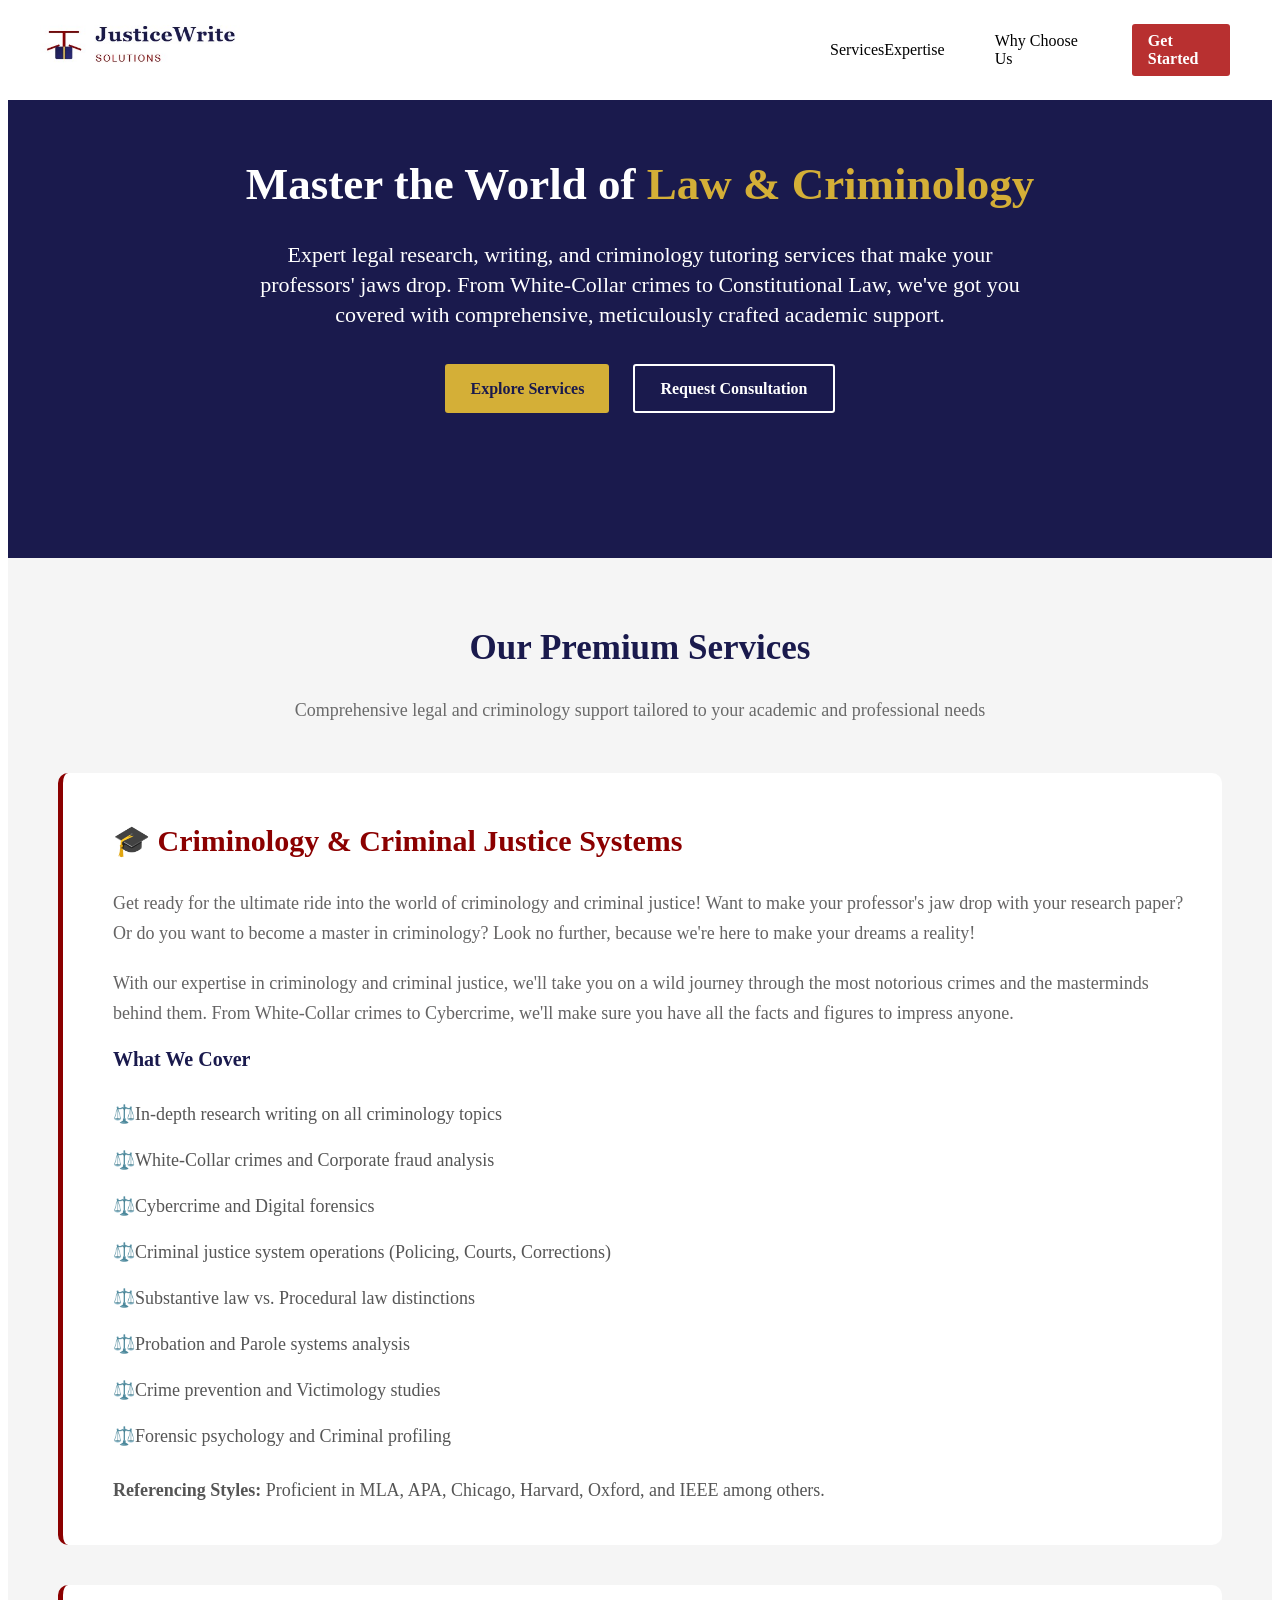
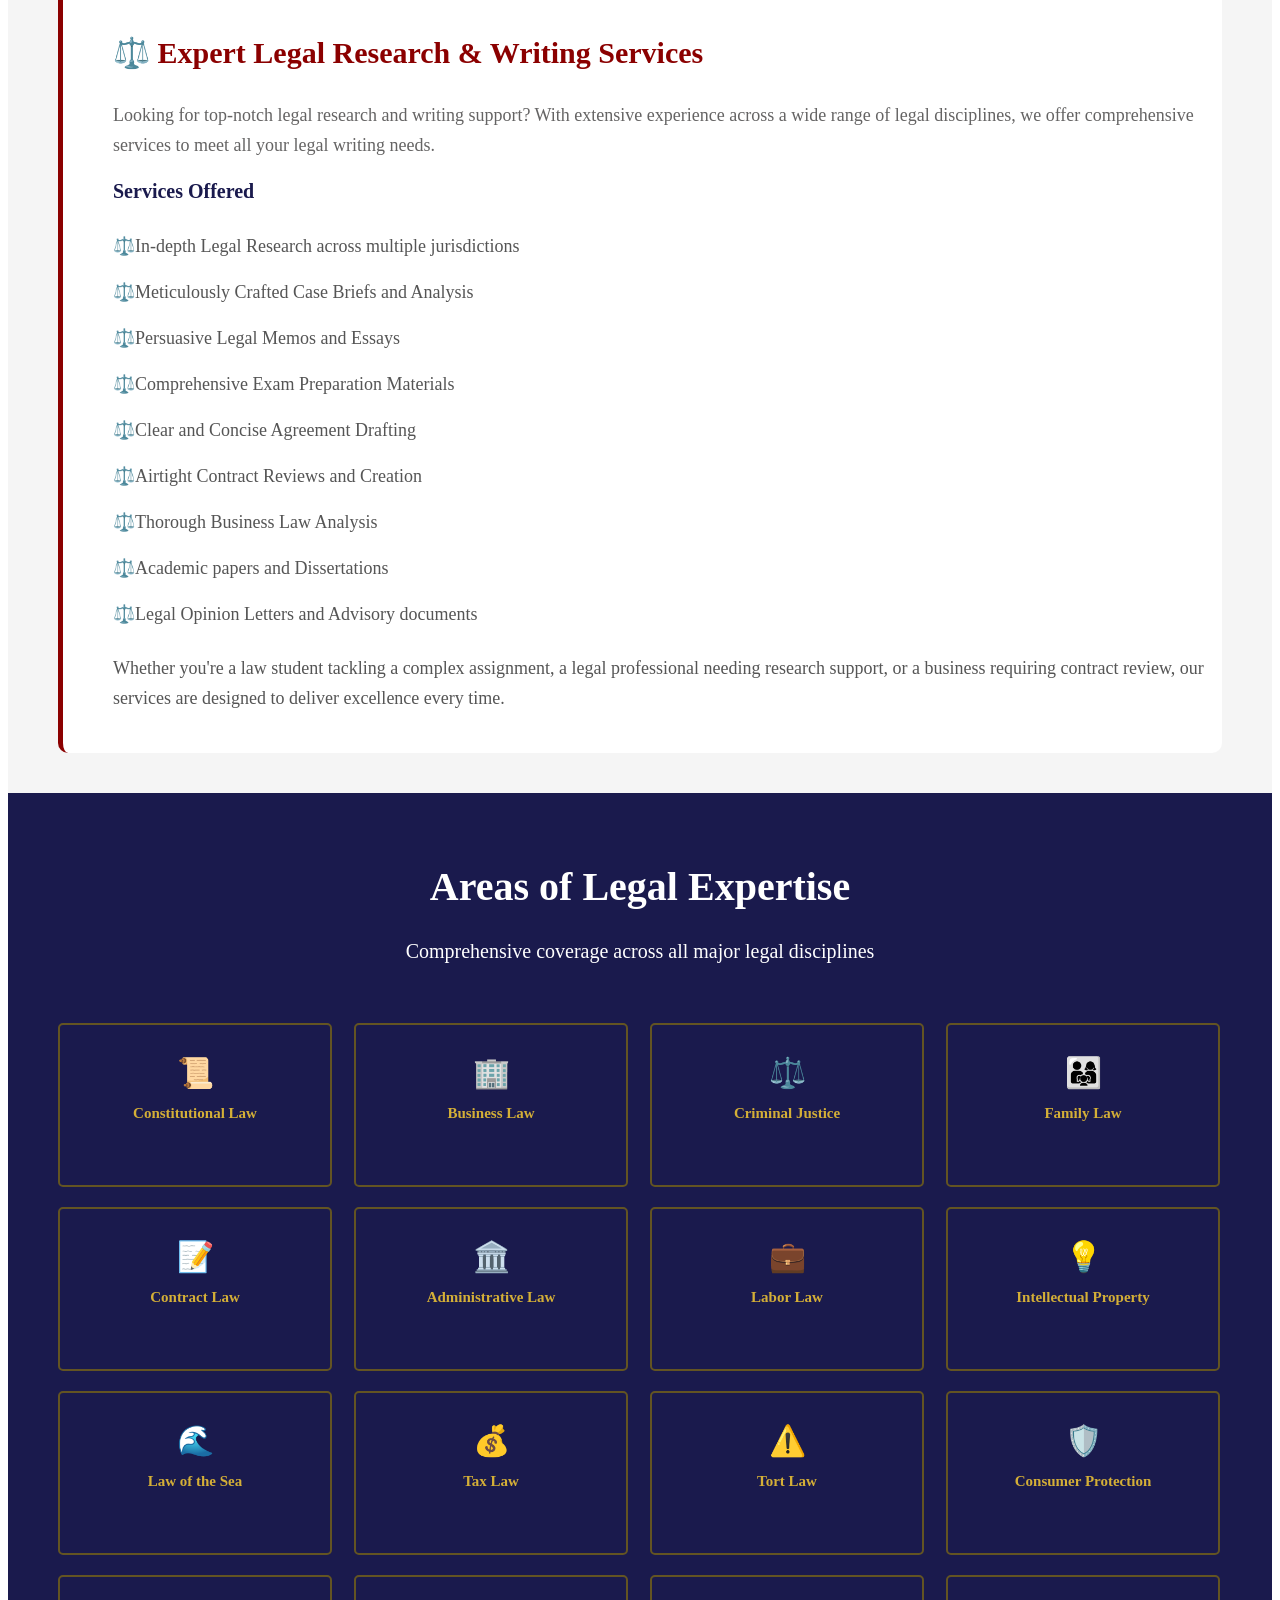
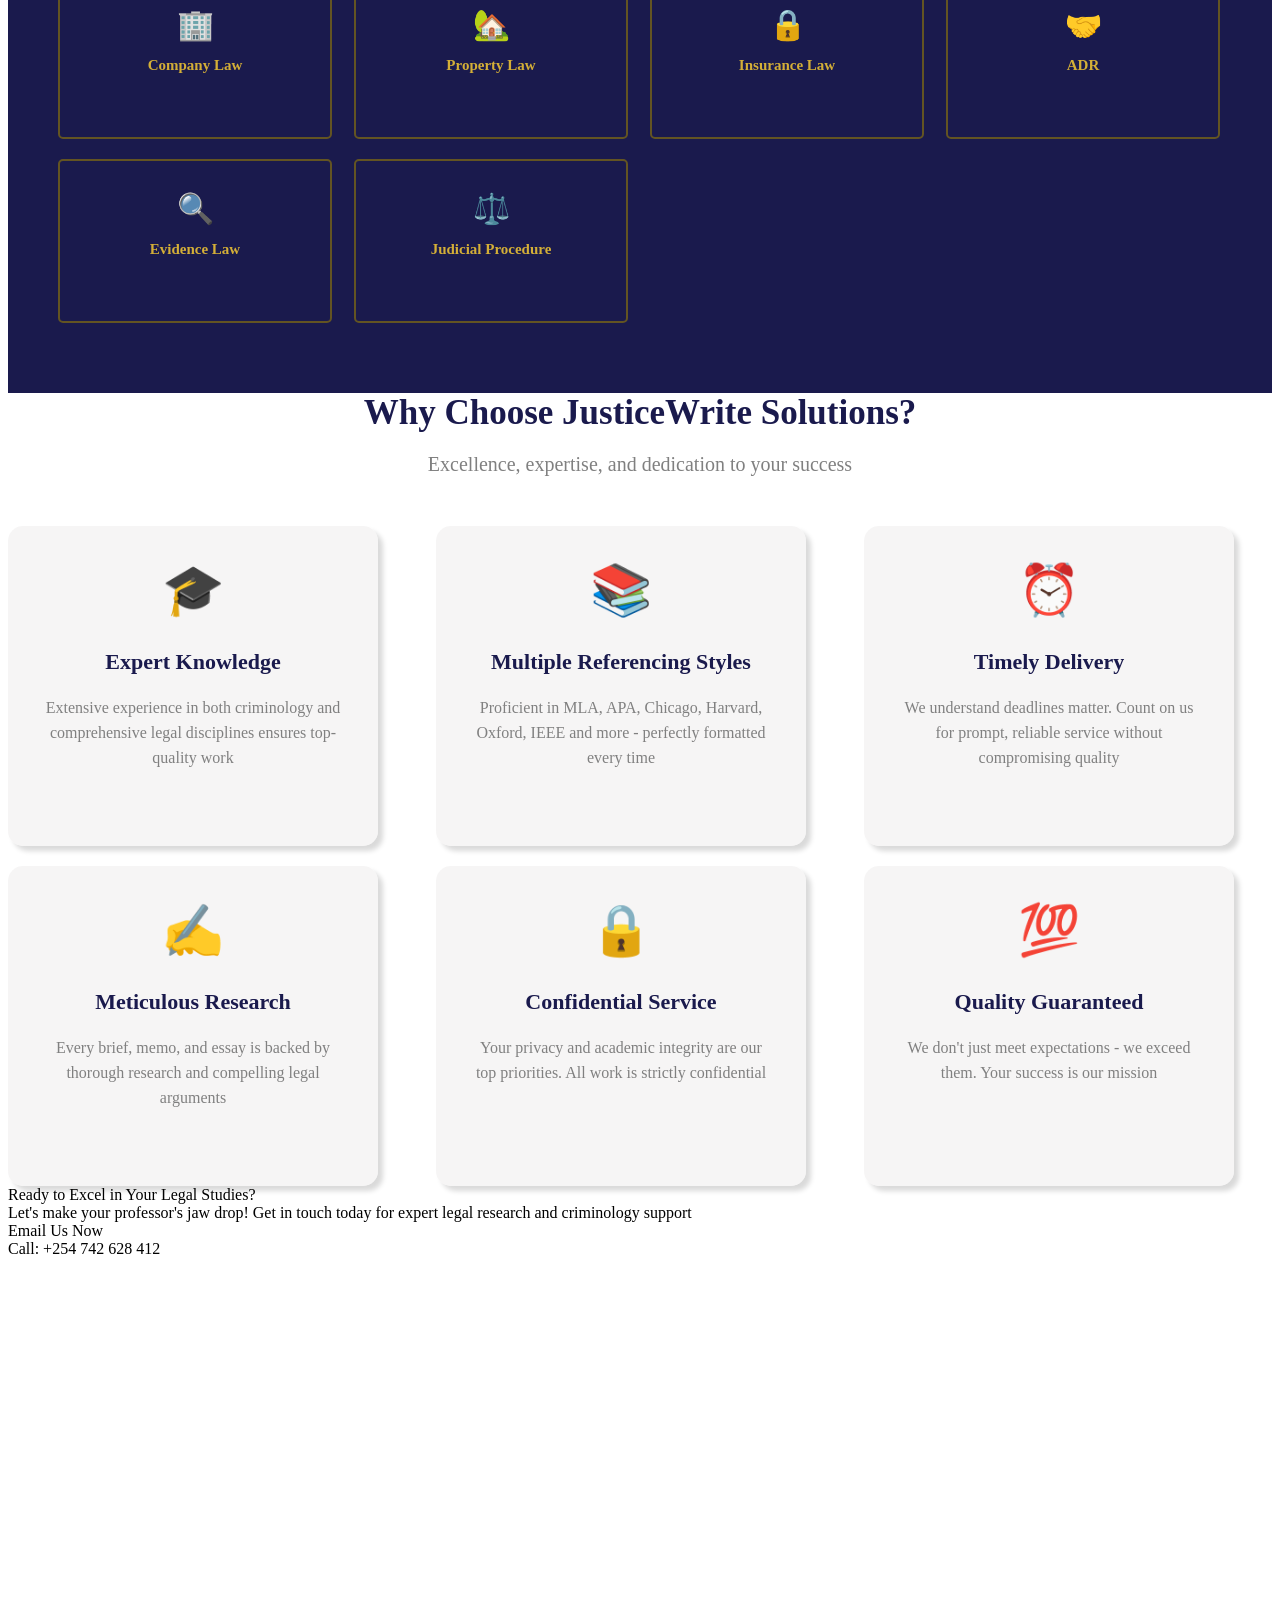
==== commit f4186cbe: "Update index.html" ====
--- a/index.html
+++ b/index.html
@@ -7,6 +7,7 @@
     <link rel="stylesheet" href="services.css">
     <link rel="stylesheet" href="expertise.css">
     <link rel="stylesheet" href="why-us.css">
+    <link rel="stylesheet" href="contact-us.css">
   </head>
   <body
   style="padding-bottom: 2000px;">
@@ -54,7 +55,7 @@
           With our expertise in criminology and criminal justice, we'll take you on a wild journey through the most notorious crimes and the 
           masterminds behind them. From White-Collar crimes to Cybercrime, we'll make sure you have all the facts and figures to impress anyone.
         </div>
-        <div class="covered-services">What We Cover:</div>
+        <div class="covered-services">What We Cover</div>
         <div class="custom-list">
           <ul>
             <li>In-depth research writing on all criminology topics</li>
@@ -80,7 +81,7 @@
           Looking for top-notch legal research and writing support? With extensive experience across a wide 
           range of legal disciplines, we offer comprehensive services to meet all your legal writing needs.
         </div>
-        <div class="covered-services">Services Offered:</div>
+        <div class="covered-services">Services Offered</div>
         <div class="custom-list">
           <ul>
             <li>In-depth Legal Research across multiple jurisdictions</li>
@@ -198,7 +199,7 @@
     </div>
   </div>
 
-  <div class="why-us">
+  <div class="why-us-section">
     <div class="why-us-header">Why Choose JusticeWrite Solutions?</div>
     <div class="why-us-overview">Excellence, expertise, and dedication to your success</div>
     
@@ -244,7 +245,16 @@
         <div class="why-us-description">We don't just meet expectations - we exceed them. Your success is our mission</div>
       </div>
     </div>
-
+  </div>
+
+  <div class="contact-us">
+    <div class="contact-us-header">Ready to Excel in Your Legal Studies?</div>
+    <div class="contact-us-description">Let's make your professor's jaw drop! Get in touch today for 
+      expert legal research and criminology support</div>
+      <div class="contact-us-buttons">
+        <div class="email-us">Email Us Now</div>
+        <div class="call-us">Call: +254 742 628 412</div>
+      </div>
   </div>
   </body>
 </html>
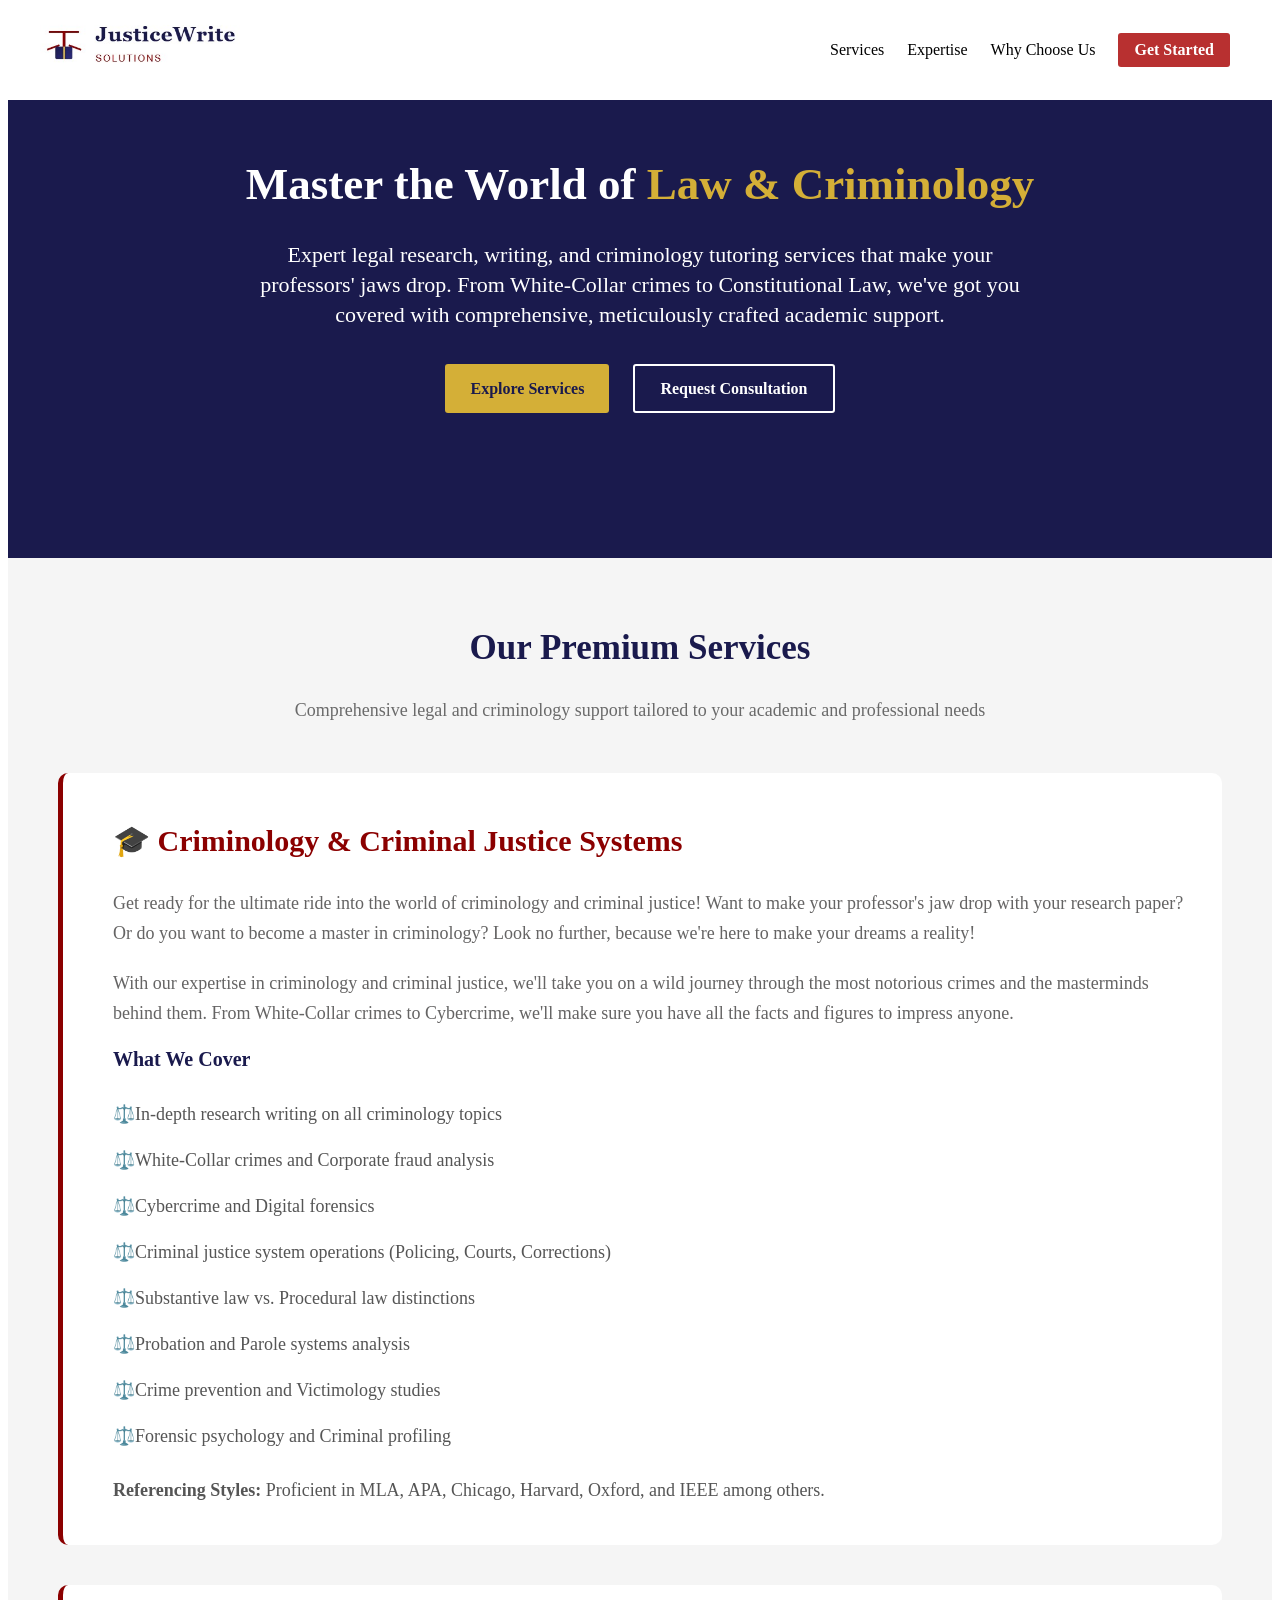
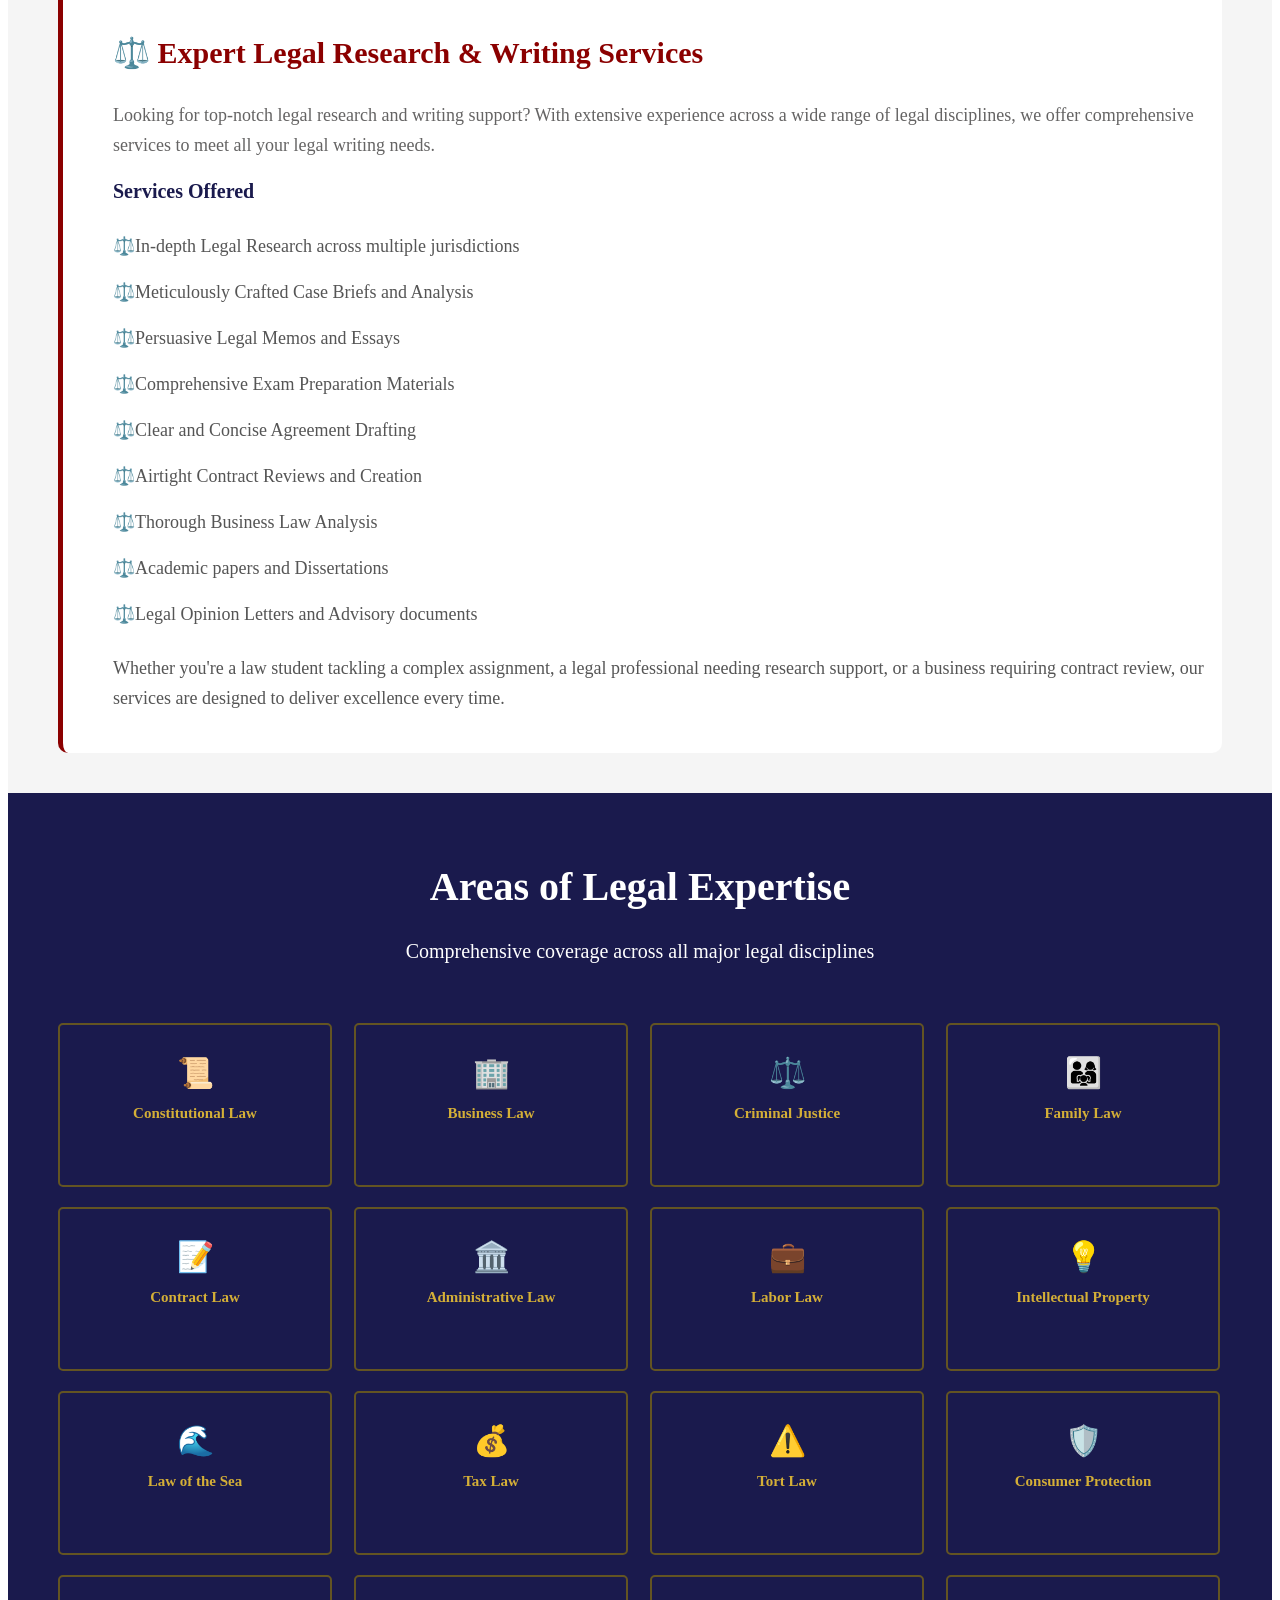
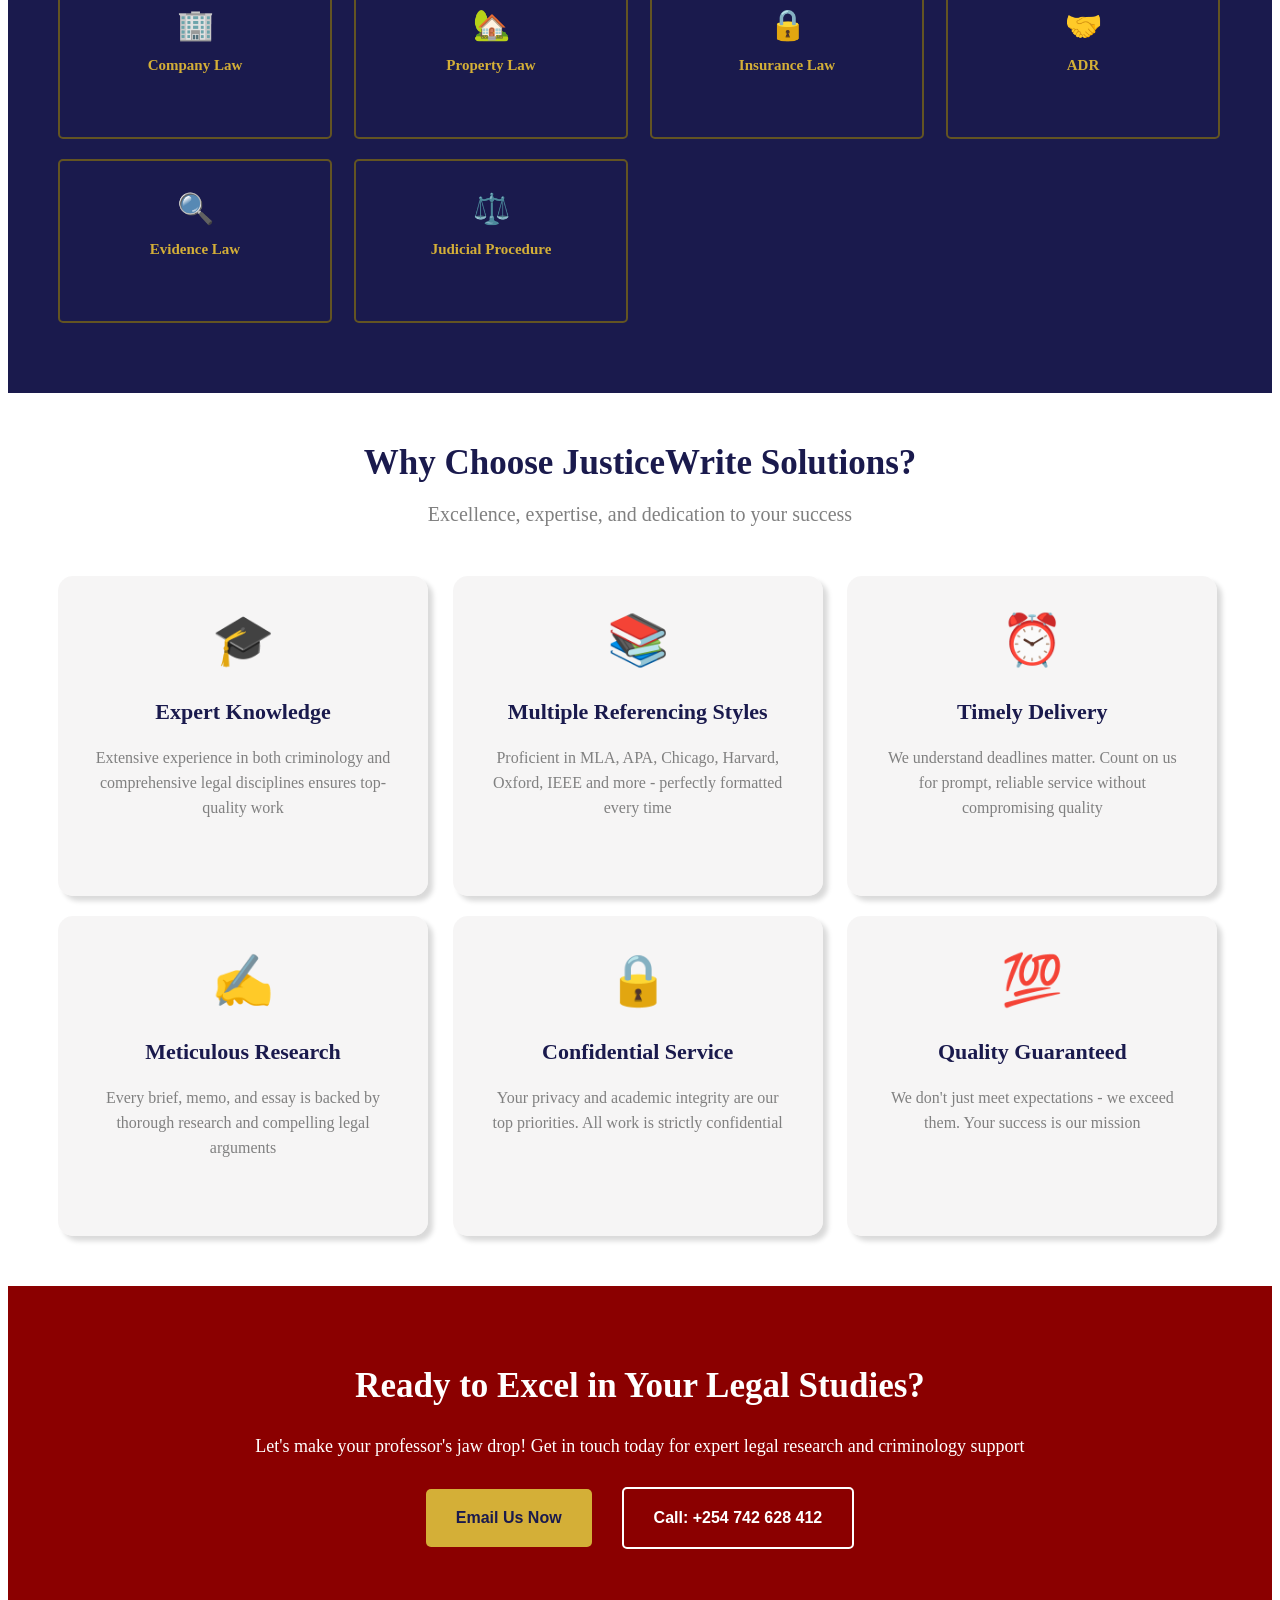
==== commit 603bcf96: "Update index.html" ====
--- a/index.html
+++ b/index.html
@@ -9,8 +9,7 @@
     <link rel="stylesheet" href="why-us.css">
     <link rel="stylesheet" href="contact-us.css">
   </head>
-  <body
-  style="padding-bottom: 2000px;">
+  <body>
     <div class="header">
       <div class="left-section">
         <a href="#website">
@@ -258,3 +257,4 @@
   </div>
   </body>
 </html>
+
--- a/why-us.css
+++ b/why-us.css
@@ -1,4 +1,4 @@
-.why-us {
+.why-us-section {
   padding-top: 50px;
   padding-bottom: 50px;
   padding-left: 50px;
--- a/contact-us.css
+++ b/contact-us.css
@@ -0,0 +1,67 @@
+.contact-us {
+  background-color: #8b0000;
+  padding-top: 80px;
+  padding-bottom: 80px;
+}
+
+.contact-us-header {
+  color: white;
+  font-family: Georgia, 'Times New Roman', Times, serif;
+  font-size: 35px;
+  font-weight: 700;
+  text-align: center;
+  margin-bottom: 30px;
+}
+
+.contact-us-description {
+  color: white;
+  font-family: Georgia, 'Times New Roman', Times, serif;
+  font-size: 18px;
+  text-align: center;
+  margin-bottom: 30px;
+}
+
+.contact-us-buttons {
+  display: flex;
+  flex-direction: row;
+  align-items: center;
+  justify-content: center;
+}
+
+.email-us {
+  background-color: #d4af37;
+  color: #1a1a4d;
+  font-family: Arial, Helvetica, sans-serif;
+  font-weight: 700;
+  padding-top: 20px;
+  padding-bottom: 20px;
+  padding-left: 30px;
+  padding-right: 30px;
+  border-radius: 5px;
+  margin-right: 30px;
+  cursor: pointer;
+}
+
+.email-us:hover {
+  background-color: #edc953;
+}
+
+.call-us {
+  border: solid;
+  border-width: 2px;
+  border-color: white;
+  border-radius: 5px;
+  font-family: Arial, Helvetica, sans-serif;
+  font-weight: 700;
+  padding-top: 20px;
+  padding-bottom: 20px;
+  padding-left: 30px;
+  padding-right: 30px;
+  color: white;
+  cursor: pointer;
+}
+
+.call-us:hover {
+  color: #1a1a4d;
+  background-color: white;
+}
